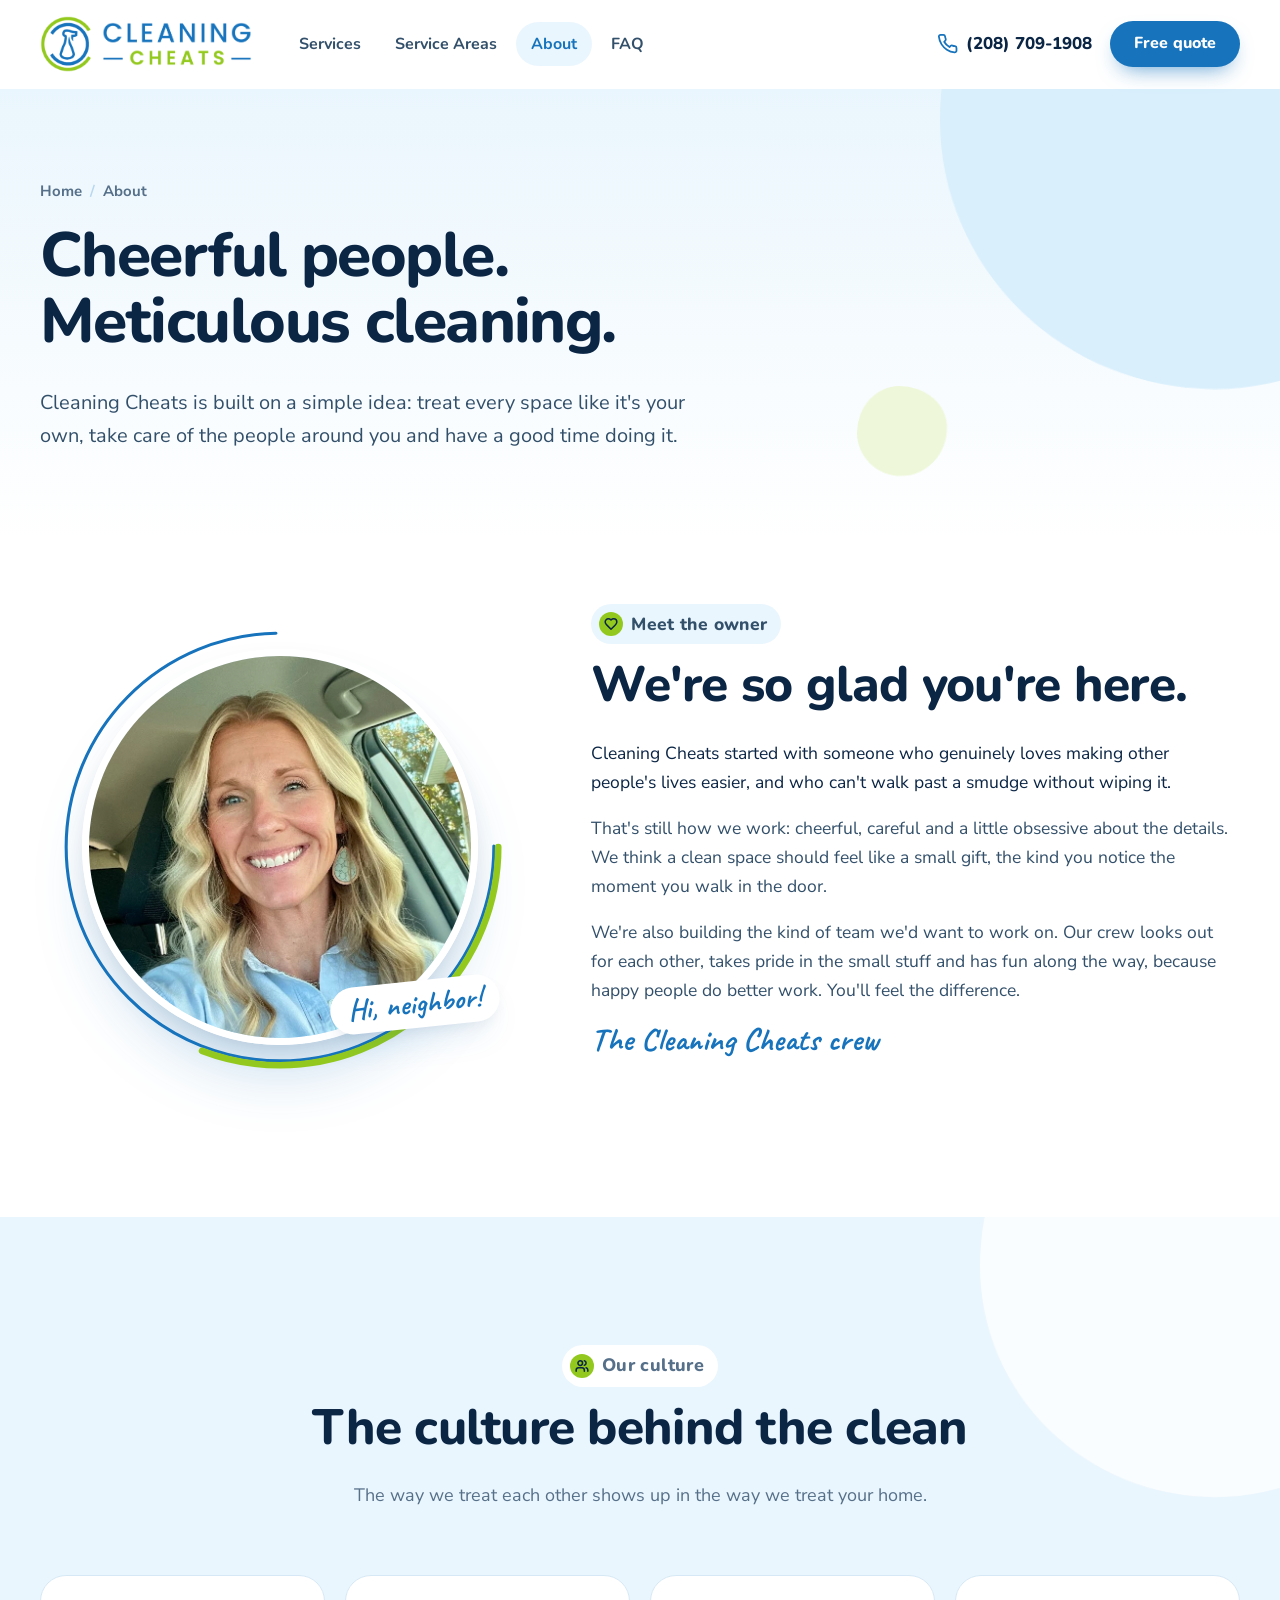
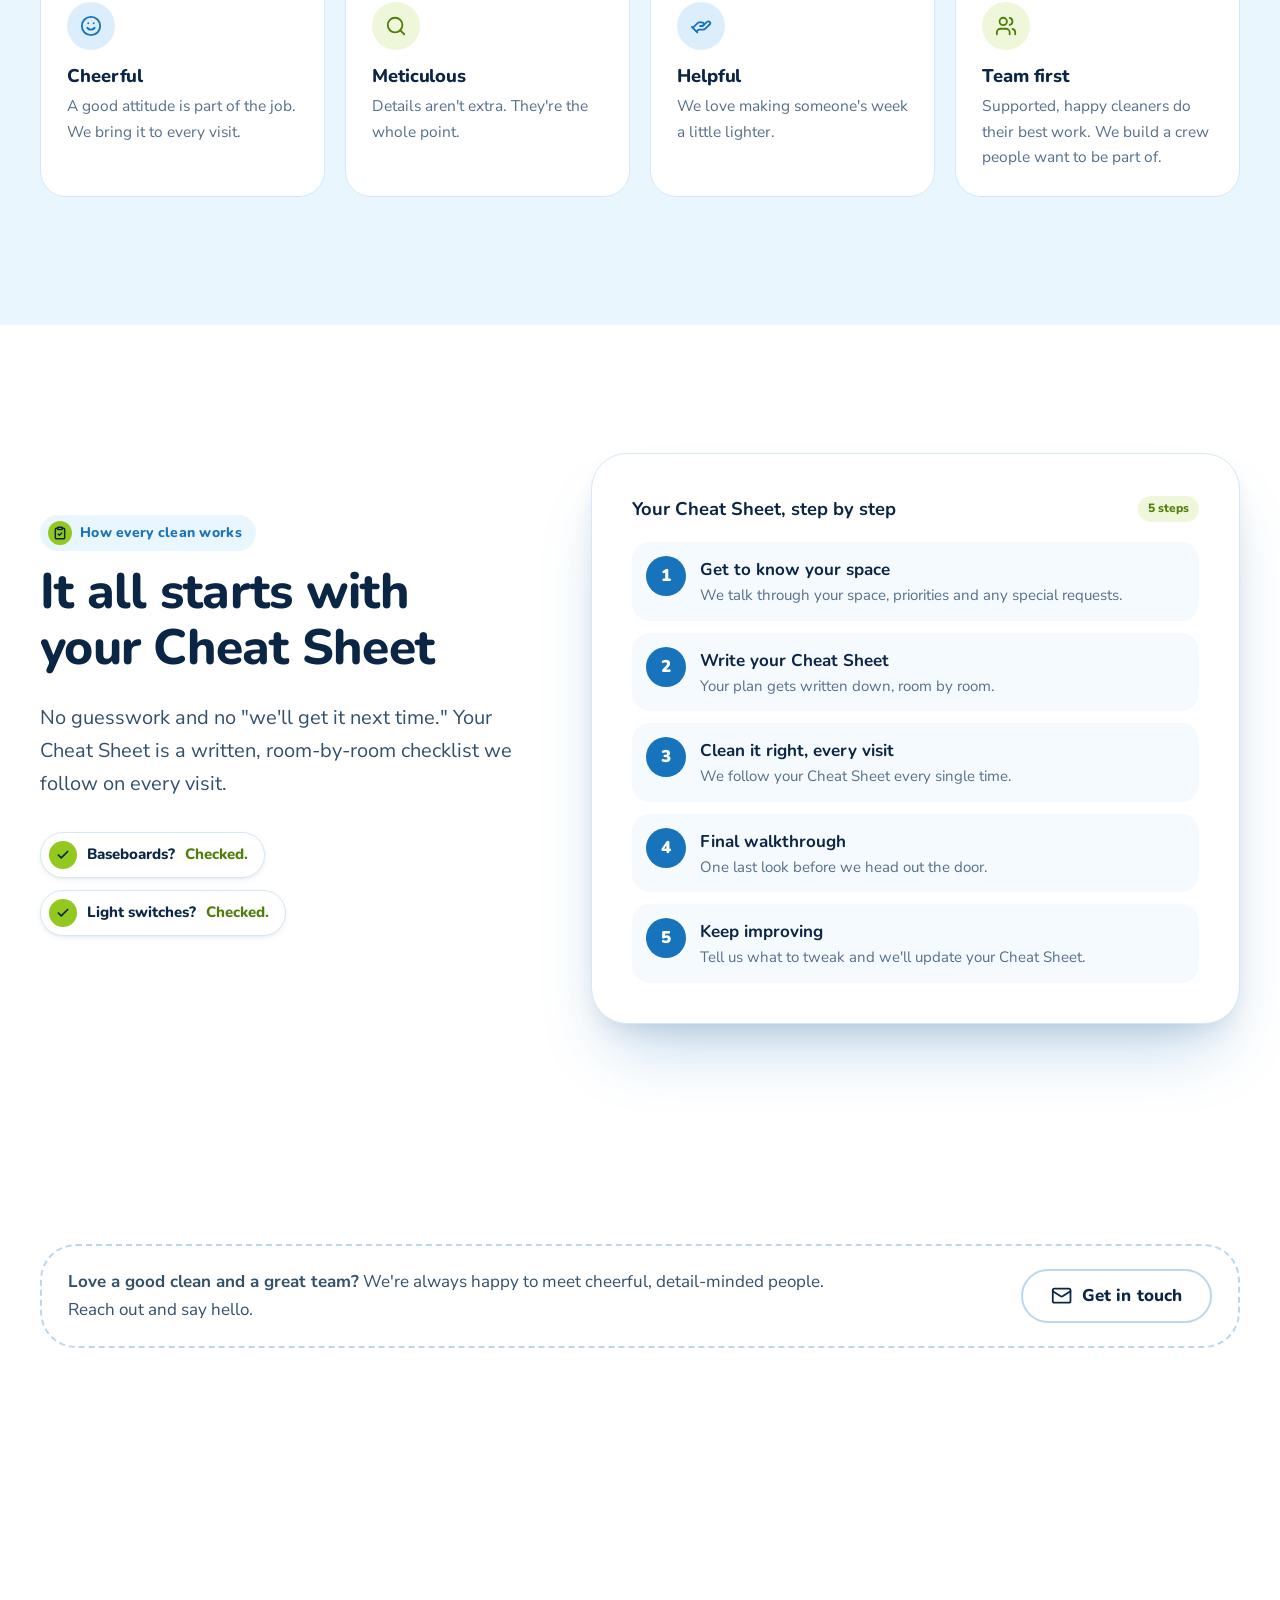
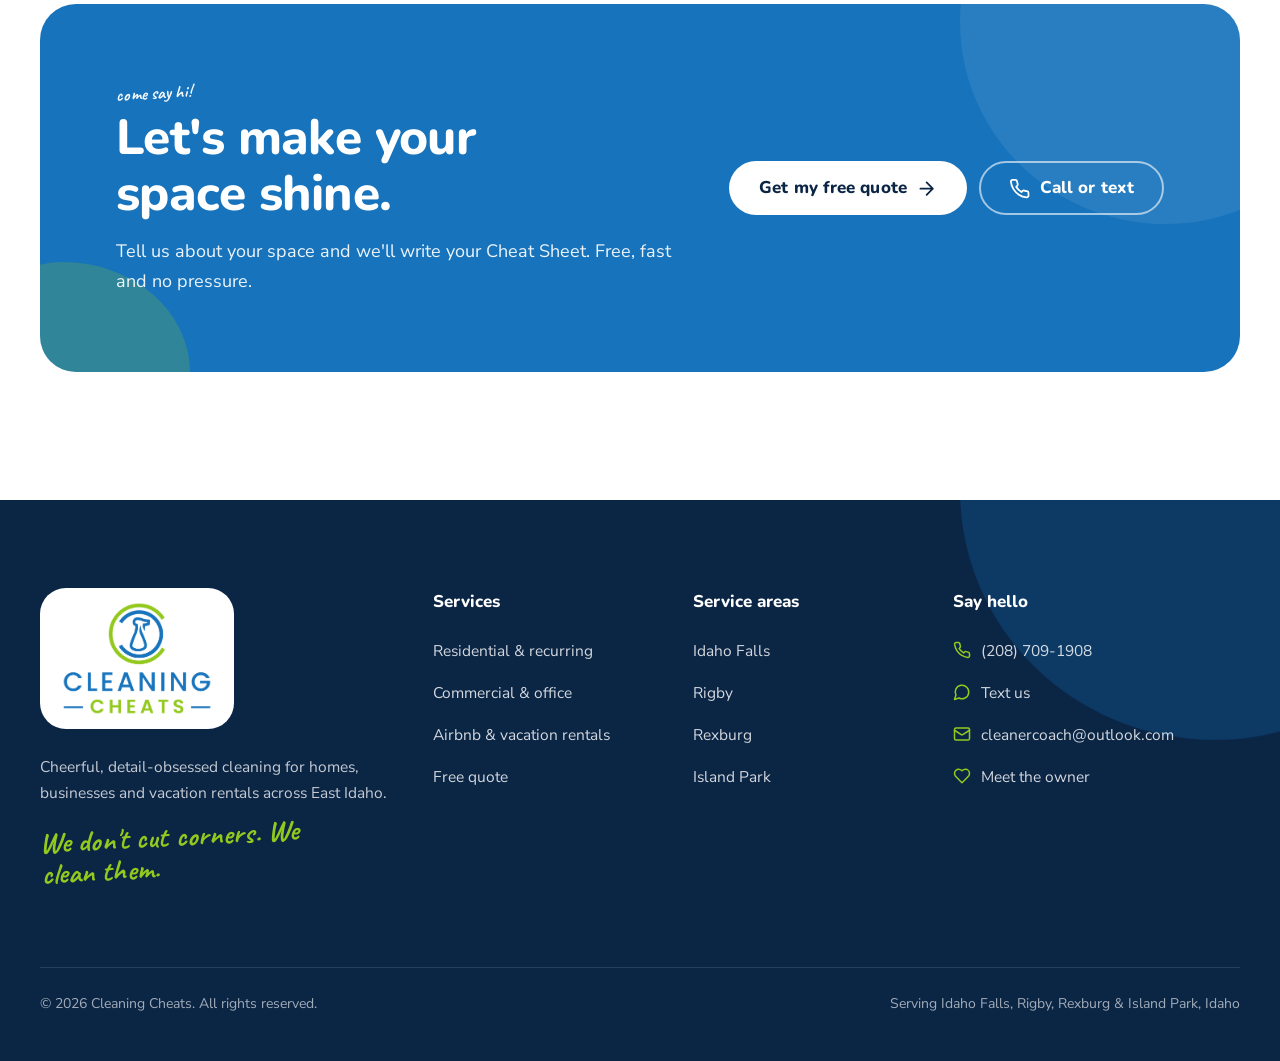
==== about.html @ 3bfc8d73 "Initial commit: Cleaning Cheats website Static five-page site (home, services, areas, about, quote) " ====
<!doctype html>
<html lang="en">
<head>
  <meta charset="utf-8">
  <meta name="viewport" content="width=device-width, initial-scale=1, viewport-fit=cover">
  <title>About Cleaning Cheats | Cheerful, Detail-Obsessed Cleaning in East Idaho</title>
  <meta name="description" content="Meet Cleaning Cheats: a cheerful, meticulous East Idaho cleaning company built on helping others and a great team culture.">
  <link rel="canonical" href="https://cleaningcheats.com/about.html">
  <meta name="theme-color" content="#1673bc">
  <meta property="og:type" content="website">
  <meta property="og:site_name" content="Cleaning Cheats">
  <meta property="og:title" content="About Cleaning Cheats | Cheerful, Detail-Obsessed Cleaning in East Idaho">
  <meta property="og:description" content="Meet Cleaning Cheats: a cheerful, meticulous East Idaho cleaning company built on helping others and a great team culture.">
  <meta property="og:url" content="https://cleaningcheats.com/about.html">
  <meta property="og:image" content="https://cleaningcheats.com/assets/img/logo-original.jpg">
  <link rel="icon" href="assets/img/logo-mark.png" type="image/png">
  <link rel="apple-touch-icon" href="assets/img/logo-mark.png">
  <link rel="preconnect" href="https://fonts.googleapis.com">
  <link rel="preconnect" href="https://fonts.gstatic.com" crossorigin>
  <link rel="stylesheet" href="https://fonts.googleapis.com/css2?family=Caveat:wght@700&amp;family=Nunito+Sans:opsz,wght@6..12,400;6..12,600;6..12,700&amp;family=Nunito:wght@700;800;900&amp;display=swap">
  <link rel="stylesheet" href="assets/css/styles.css">
  <script>document.documentElement.classList.add('js');</script>
  <script src="assets/js/main.js" defer></script>
</head>
<body>
  <svg class="sprite" aria-hidden="true" focusable="false" xmlns="http://www.w3.org/2000/svg">
    <symbol id="i-home" viewBox="0 0 24 24"><path d="m3 9 9-7 9 7v11a2 2 0 0 1-2 2H5a2 2 0 0 1-2-2z"/><path d="M9 22V12h6v10"/></symbol>
    <symbol id="i-building" viewBox="0 0 24 24"><path d="M6 22V4a2 2 0 0 1 2-2h8a2 2 0 0 1 2 2v18Z"/><path d="M6 12H4a2 2 0 0 0-2 2v6a2 2 0 0 0 2 2h2"/><path d="M18 9h2a2 2 0 0 1 2 2v9a2 2 0 0 1-2 2h-2"/><path d="M10 6h4M10 10h4M10 14h4M10 18h4"/></symbol>
    <symbol id="i-key" viewBox="0 0 24 24"><circle cx="7.5" cy="15.5" r="5.5"/><path d="m21 2-9.6 9.6"/><path d="m15.5 7.5 3 3L22 7l-3-3"/></symbol>
    <symbol id="i-phone" viewBox="0 0 24 24"><path d="M22 16.92v3a2 2 0 0 1-2.18 2 19.79 19.79 0 0 1-8.63-3.07 19.5 19.5 0 0 1-6-6 19.79 19.79 0 0 1-3.07-8.67A2 2 0 0 1 4.11 2h3a2 2 0 0 1 2 1.72 12.84 12.84 0 0 0 .7 2.81 2 2 0 0 1-.45 2.11L8.09 9.91a16 16 0 0 0 6 6l1.27-1.27a2 2 0 0 1 2.11-.45 12.84 12.84 0 0 0 2.81.7A2 2 0 0 1 22 16.92z"/></symbol>
    <symbol id="i-mail" viewBox="0 0 24 24"><rect width="20" height="16" x="2" y="4" rx="2"/><path d="m22 7-8.97 5.7a1.94 1.94 0 0 1-2.06 0L2 7"/></symbol>
    <symbol id="i-pin" viewBox="0 0 24 24"><path d="M20 10c0 6-8 12-8 12s-8-6-8-12a8 8 0 0 1 16 0Z"/><circle cx="12" cy="10" r="3"/></symbol>
    <symbol id="i-check" viewBox="0 0 24 24"><path d="M20 6 9 17l-5-5"/></symbol>
    <symbol id="i-sparkles" viewBox="0 0 24 24"><path d="m12 3-1.9 5.8a2 2 0 0 1-1.3 1.3L3 12l5.8 1.9a2 2 0 0 1 1.3 1.3L12 21l1.9-5.8a2 2 0 0 1 1.3-1.3L21 12l-5.8-1.9a2 2 0 0 1-1.3-1.3Z"/><path d="M5 3v4M19 17v4M3 5h4M17 19h4"/></symbol>
    <symbol id="i-calendar" viewBox="0 0 24 24"><rect width="18" height="18" x="3" y="4" rx="2"/><path d="M16 2v4M8 2v4M3 10h18"/></symbol>
    <symbol id="i-clipboard" viewBox="0 0 24 24"><rect width="8" height="4" x="8" y="2" rx="1"/><path d="M16 4h2a2 2 0 0 1 2 2v14a2 2 0 0 1-2 2H6a2 2 0 0 1-2-2V6a2 2 0 0 1 2-2h2"/><path d="m9 14 2 2 4-4"/></symbol>
    <symbol id="i-users" viewBox="0 0 24 24"><path d="M16 21v-2a4 4 0 0 0-4-4H6a4 4 0 0 0-4 4v2"/><circle cx="9" cy="7" r="4"/><path d="M22 21v-2a4 4 0 0 0-3-3.87M16 3.13a4 4 0 0 1 0 7.75"/></symbol>
    <symbol id="i-message" viewBox="0 0 24 24"><path d="M7.9 20A9 9 0 1 0 4 16.1L2 22Z"/></symbol>
    <symbol id="i-arrow-right" viewBox="0 0 24 24"><path d="M5 12h14M12 5l7 7-7 7"/></symbol>
    <symbol id="i-arrow-left" viewBox="0 0 24 24"><path d="M19 12H5M12 19l-7-7 7-7"/></symbol>
    <symbol id="i-menu" viewBox="0 0 24 24"><path d="M4 7h16M4 12h16M4 17h16"/></symbol>
    <symbol id="i-close" viewBox="0 0 24 24"><path d="M18 6 6 18M6 6l12 12"/></symbol>
    <symbol id="i-clock" viewBox="0 0 24 24"><circle cx="12" cy="12" r="10"/><path d="M12 6v6l4 2"/></symbol>
    <symbol id="i-repeat" viewBox="0 0 24 24"><path d="m17 2 4 4-4 4"/><path d="M3 11v-1a4 4 0 0 1 4-4h14"/><path d="m7 22-4-4 4-4"/><path d="M21 13v1a4 4 0 0 1-4 4H3"/></symbol>
    <symbol id="i-bed" viewBox="0 0 24 24"><path d="M2 4v16M2 8h18a2 2 0 0 1 2 2v10M2 17h20M6 8v9"/></symbol>
    <symbol id="i-droplet" viewBox="0 0 24 24"><path d="M12 22a7 7 0 0 0 7-7c0-2-1-3.9-3-5.5s-3.5-4-4-6.5c-.5 2.5-2 4.9-4 6.5C6 11.1 5 13 5 15a7 7 0 0 0 7 7z"/></symbol>
    <symbol id="i-utensils" viewBox="0 0 24 24"><path d="M3 2v7c0 1.1.9 2 2 2h4a2 2 0 0 0 2-2V2M7 2v20M21 15V2a5 5 0 0 0-5 5v6c0 1.1.9 2 2 2h3Zm0 0v7"/></symbol>
    <symbol id="i-sofa" viewBox="0 0 24 24"><path d="M20 9V6a2 2 0 0 0-2-2H6a2 2 0 0 0-2 2v3"/><path d="M2 16a2 2 0 0 0 2 2h16a2 2 0 0 0 2-2v-5a2 2 0 0 0-4 0v1.5a.5.5 0 0 1-.5.5h-11a.5.5 0 0 1-.5-.5V11a2 2 0 0 0-4 0zM4 18v2M20 18v2"/></symbol>
    <symbol id="i-plus" viewBox="0 0 24 24"><path d="M12 5v14M5 12h14"/></symbol>
    <symbol id="i-alert" viewBox="0 0 24 24"><circle cx="12" cy="12" r="10"/><path d="M12 8v4M12 16h.01"/></symbol>
    <symbol id="i-send" viewBox="0 0 24 24"><path d="m22 2-7 20-4-9-9-4Z"/><path d="M22 2 11 13"/></symbol>
    <symbol id="i-heart" viewBox="0 0 24 24"><path d="M19 14c1.49-1.46 3-3.21 3-5.5A5.5 5.5 0 0 0 16.5 3c-1.76 0-3 .5-4.5 2-1.5-1.5-2.74-2-4.5-2A5.5 5.5 0 0 0 2 8.5c0 2.3 1.5 4.05 3 5.5l7 7Z"/></symbol>
    <symbol id="i-star" viewBox="0 0 24 24"><path d="M12 2l3.09 6.26L22 9.27l-5 4.87 1.18 6.88L12 17.77l-6.18 3.25L7 14.14 2 9.27l6.91-1.01L12 2z"/></symbol>
    <symbol id="i-smile" viewBox="0 0 24 24"><circle cx="12" cy="12" r="10"/><path d="M8 14s1.5 2 4 2 4-2 4-2M9 9h.01M15 9h.01"/></symbol>
    <symbol id="i-search" viewBox="0 0 24 24"><circle cx="11" cy="11" r="8"/><path d="m21 21-4.3-4.3"/></symbol>
    <symbol id="i-hand" viewBox="0 0 24 24"><path d="M11 12h2a2 2 0 1 0 0-4h-3c-.6 0-1.1.2-1.4.6L3 14"/><path d="m7 18 1.6-1.4c.3-.4.8-.6 1.4-.6h4c1.1 0 2.1-.4 2.8-1.2l4.6-4.4a2 2 0 0 0-2.75-2.91l-4.2 3.9"/><path d="m2 13 6 6"/></symbol>
  </svg>

  <a class="skip-link" href="#main">Skip to main content</a>

  <header class="site-header" data-header>
    <div class="container header-inner">
      <a class="brand" href="index.html" aria-label="Cleaning Cheats home">
        <img class="brand-mark" src="assets/img/logo-mark.png" width="292" height="311" alt="">
        <img class="brand-word" src="assets/img/logo-wordmark.png" width="739" height="215" alt="Cleaning Cheats">
      </a>
      <nav class="nav" aria-label="Primary">
        <ul class="nav-list">
          <li><a href="services.html">Services</a></li>
          <li><a href="areas.html">Service Areas</a></li>
          <li><a href="about.html" aria-current="page">About</a></li>
          <li><a href="index.html#faq">FAQ</a></li>
        </ul>
      </nav>
      <div class="header-actions">
        <a class="header-phone" href="tel:+12087091908"><svg class="icon" aria-hidden="true"><use href="#i-phone"/></svg><span>(208) 709-1908</span></a>
        <a class="btn btn-primary btn-sm" href="quote.html">Free quote</a>
        <button class="nav-toggle" type="button" aria-expanded="false" aria-controls="mobile-menu" aria-label="Open menu" data-nav-toggle>
          <svg class="icon icon-menu" aria-hidden="true"><use href="#i-menu"/></svg>
          <svg class="icon icon-close" aria-hidden="true"><use href="#i-close"/></svg>
        </button>
      </div>
    </div>
  </header>

  <div class="mobile-menu" id="mobile-menu" hidden>
    <nav aria-label="Mobile">
      <ul class="mobile-menu-list">
        <li style="--i:0"><a href="index.html">Home <svg class="icon" aria-hidden="true"><use href="#i-arrow-right"/></svg></a></li>
        <li style="--i:1"><a href="services.html">Services <svg class="icon" aria-hidden="true"><use href="#i-arrow-right"/></svg></a></li>
        <li style="--i:2"><a href="areas.html">Service Areas <svg class="icon" aria-hidden="true"><use href="#i-arrow-right"/></svg></a></li>
        <li style="--i:3"><a href="about.html" aria-current="page">About <svg class="icon" aria-hidden="true"><use href="#i-arrow-right"/></svg></a></li>
        <li style="--i:4"><a href="index.html#faq">FAQ <svg class="icon" aria-hidden="true"><use href="#i-arrow-right"/></svg></a></li>
      </ul>
    </nav>
    <div class="mobile-menu-actions">
      <a class="btn btn-primary btn-block" href="quote.html">Get my free quote <svg class="icon icon-arrow" aria-hidden="true"><use href="#i-arrow-right"/></svg></a>
      <a class="btn btn-ghost btn-block" href="tel:+12087091908"><svg class="icon" aria-hidden="true"><use href="#i-phone"/></svg> Call or text (208) 709-1908</a>
    </div>
    <p class="mobile-menu-meta">Serving Idaho Falls, Rigby, Rexburg &amp; Island Park<br><a href="mailto:cleanercoach@outlook.com">cleanercoach@outlook.com</a></p>
    <p class="hand">We don't cut corners. We clean them.</p>
  </div>

  <main id="main">

    <section class="page-hero" aria-labelledby="page-title">
      <span class="blob blob--sky b1" aria-hidden="true"></span>
      <span class="blob blob--lime b2" aria-hidden="true"></span>
      <div class="container">
        <nav class="breadcrumb reveal" aria-label="Breadcrumb"><ol><li><a href="index.html">Home</a></li><li aria-current="page">About</li></ol></nav>
        <h1 id="page-title" class="reveal" style="--d:1">Cheerful people. Meticulous cleaning.</h1>
        <p class="lead reveal" style="--d:2">Cleaning Cheats is built on a simple idea: treat every space like it's your own, take care of the people around you and have a good time doing it.</p>
        
        
      </div>
    </section>

    <section class="section section--tight-top" aria-labelledby="owner-title">
      <div class="container owner">
        <div class="owner-photo reveal reveal--scale">
          <div class="art-stage">
            <!-- EDIT: add the owner's name to this alt text, e.g. "Jane Smith, owner of Cleaning Cheats" -->
            <div class="detail-circle"><img src="assets/img/owner.webp" width="781" height="1007" alt="The owner of Cleaning Cheats, smiling" loading="lazy"></div>
            <svg class="art-rings" viewBox="0 0 100 100" aria-hidden="true"><circle class="ring-blue" cx="50" cy="50" r="48.6" fill="none" stroke="#1673bc" stroke-width=".7" stroke-linecap="round" stroke-dasharray="228 77"/><circle class="ring-lime" cx="50" cy="50" r="49.6" fill="none" stroke="#93c91e" stroke-width="1.5" stroke-linecap="round" stroke-dasharray="96 216"/></svg>
          </div>
          <p class="hand">Hi, neighbor!</p>
        </div>
        <!-- EDIT: Make this story yours: the owner's name, how Cleaning Cheats started, and why you love this work. -->
        <div class="prose reveal" style="--d:1">
          <p class="kicker"><span class="kicker-dot"><svg class="icon" aria-hidden="true"><use href="#i-heart"/></svg></span> Meet the owner</p>
          <h2 id="owner-title">We're so glad you're here.</h2>
          <p class="lead">Cleaning Cheats started with someone who genuinely loves making other people's lives easier, and who can't walk past a smudge without wiping it.</p>
          <p>That's still how we work: cheerful, careful and a little obsessive about the details. We think a clean space should feel like a small gift, the kind you notice the moment you walk in the door.</p>
          <p>We're also building the kind of team we'd want to work on. Our crew looks out for each other, takes pride in the small stuff and has fun along the way, because happy people do better work. You'll feel the difference.</p>
          <p class="signature">The Cleaning Cheats crew</p>
        </div>
      </div>
    </section>

    <section class="section section--sky" aria-labelledby="values-title">
      <span class="blob blob--white" style="width:480px;height:480px;right:-180px;top:-200px;--t:16s" aria-hidden="true"></span>
      <div class="container">
        <div class="section-head reveal">
          <p class="kicker"><span class="kicker-dot"><svg class="icon" aria-hidden="true"><use href="#i-users"/></svg></span> Our culture</p>
          <h2 id="values-title">The culture behind the clean</h2>
          <p>The way we treat each other shows up in the way we treat your home.</p>
        </div>
        <div class="values">
          <div class="feature reveal" style="--d:0"><span class="fc-icon"><svg class="icon" aria-hidden="true"><use href="#i-smile"/></svg></span><h3>Cheerful</h3><p>A good attitude is part of the job. We bring it to every visit.</p></div>
          <div class="feature reveal" style="--d:1"><span class="fc-icon"><svg class="icon" aria-hidden="true"><use href="#i-search"/></svg></span><h3>Meticulous</h3><p>Details aren't extra. They're the whole point.</p></div>
          <div class="feature reveal" style="--d:2"><span class="fc-icon"><svg class="icon" aria-hidden="true"><use href="#i-hand"/></svg></span><h3>Helpful</h3><p>We love making someone's week a little lighter.</p></div>
          <div class="feature reveal" style="--d:3"><span class="fc-icon"><svg class="icon" aria-hidden="true"><use href="#i-users"/></svg></span><h3>Team first</h3><p>Supported, happy cleaners do their best work. We build a crew people want to be part of.</p></div>
        </div>
      </div>
    </section>

    <section class="section" aria-labelledby="how-title">
      <div class="container owner">
        <div class="reveal">
          <p class="kicker"><span class="kicker-dot"><svg class="icon" aria-hidden="true"><use href="#i-clipboard"/></svg></span> How every clean works</p>
          <h2 id="how-title">It all starts with your Cheat Sheet</h2>
          <p class="lead">No guesswork and no "we'll get it next time." Your Cheat Sheet is a written, room-by-room checklist we follow on every visit.</p>
          <div class="hero-ctas"><span class="checked-chip"><span class="check"><svg class="icon" aria-hidden="true"><use href="#i-check"/></svg></span> Baseboards? <em>Checked.</em></span><span class="checked-chip"><span class="check"><svg class="icon" aria-hidden="true"><use href="#i-check"/></svg></span> Light switches? <em>Checked.</em></span></div>
        </div>
        <div class="sheet reveal reveal--scale" style="--d:1">
          <div class="sheet-head"><strong>Your Cheat Sheet, step by step</strong><span class="fc-badge">5 steps</span></div>
          <ol>
            <li><div><strong>Get to know your space</strong><span>We talk through your space, priorities and any special requests.</span></div></li>
            <li><div><strong>Write your Cheat Sheet</strong><span>Your plan gets written down, room by room.</span></div></li>
            <li><div><strong>Clean it right, every visit</strong><span>We follow your Cheat Sheet every single time.</span></div></li>
            <li><div><strong>Final walkthrough</strong><span>One last look before we head out the door.</span></div></li>
            <li><div><strong>Keep improving</strong><span>Tell us what to tweak and we'll update your Cheat Sheet.</span></div></li>
          </ol>
        </div>
      </div>
    </section>

    <section class="section section--tight-top" aria-labelledby="join-title">
      <div class="container">
        <!-- EDIT: Remove this box if you're not hiring. -->
        <div class="nearby reveal">
          <p><strong id="join-title">Love a good clean and a great team?</strong> We're always happy to meet cheerful, detail-minded people. Reach out and say hello.</p>
          <a class="btn btn-ghost" href="mailto:cleanercoach@outlook.com?subject=Joining%20the%20Cleaning%20Cheats%20crew"><svg class="icon" aria-hidden="true"><use href="#i-mail"/></svg> Get in touch</a>
        </div>
      </div>
    </section>

    <section class="section" aria-labelledby="cta-title">
      <div class="container">
        <div class="cta-band reveal reveal--scale">
          <span class="blob c1" aria-hidden="true"></span>
          <span class="blob c2" aria-hidden="true"></span>
          <div>
            <p class="hand">come say hi!</p>
            <h2 id="cta-title">Let's make your space shine.</h2>
            <p>Tell us about your space and we'll write your Cheat Sheet. Free, fast and no pressure.</p>
          </div>
          <div class="cta-band-actions">
            <a class="btn btn-light" href="quote.html">Get my free quote <svg class="icon icon-arrow" aria-hidden="true"><use href="#i-arrow-right"/></svg></a>
            <a class="btn btn-outline-light" href="tel:+12087091908"><svg class="icon" aria-hidden="true"><use href="#i-phone"/></svg> Call or text</a>
          </div>
        </div>
      </div>
    </section>
  </main>

  <footer class="site-footer">
    <div class="blob" aria-hidden="true"></div>
    <div class="container">
      <div class="footer-grid">
        <div>
          <a class="footer-logo" href="index.html" aria-label="Cleaning Cheats home"><img src="assets/img/logo.png" width="743" height="558" alt="Cleaning Cheats" loading="lazy"></a>
          <p class="footer-blurb">Cheerful, detail-obsessed cleaning for homes, businesses and vacation rentals across East Idaho.</p>
          <p class="hand footer-hand">We don't cut corners. We clean them.</p>
        </div>
        <div>
          <p class="footer-title">Services</p>
          <ul class="footer-links">
            <li><a href="services.html#residential">Residential &amp; recurring</a></li>
            <li><a href="services.html#commercial">Commercial &amp; office</a></li>
            <li><a href="services.html#rentals">Airbnb &amp; vacation rentals</a></li>
            <li><a href="quote.html">Free quote</a></li>
          </ul>
        </div>
        <div>
          <p class="footer-title">Service areas</p>
          <ul class="footer-links">
            <li><a href="areas.html#idaho-falls">Idaho Falls</a></li>
            <li><a href="areas.html#rigby">Rigby</a></li>
            <li><a href="areas.html#rexburg">Rexburg</a></li>
            <li><a href="areas.html#island-park">Island Park</a></li>
          </ul>
        </div>
        <div>
          <p class="footer-title">Say hello</p>
          <ul class="footer-links">
            <li><a href="tel:+12087091908"><svg class="icon" aria-hidden="true"><use href="#i-phone"/></svg> (208) 709-1908</a></li>
            <li><a href="sms:+12087091908"><svg class="icon" aria-hidden="true"><use href="#i-message"/></svg> Text us</a></li>
            <li><a href="mailto:cleanercoach@outlook.com"><svg class="icon" aria-hidden="true"><use href="#i-mail"/></svg> cleanercoach@outlook.com</a></li>
            <li><a href="about.html"><svg class="icon" aria-hidden="true"><use href="#i-heart"/></svg> Meet the owner</a></li>
          </ul>
        </div>
      </div>
      <div class="footer-bottom">
        <p>© <span data-year>2026</span> Cleaning Cheats. All rights reserved.</p>
        <p>Serving Idaho Falls, Rigby, Rexburg &amp; Island Park, Idaho</p>
      </div>
    </div>
  </footer>

  <div class="mobile-cta" data-mobile-cta>
    <a class="btn btn-ghost" href="tel:+12087091908"><svg class="icon" aria-hidden="true"><use href="#i-phone"/></svg> Call</a>
    <a class="btn btn-primary" href="quote.html">Free quote <svg class="icon icon-arrow" aria-hidden="true"><use href="#i-arrow-right"/></svg></a>
  </div>
</body>
</html>
---- assets/css/styles.css ----
/* ==========================================================================
   Cleaning Cheats — site styles
   Logo blue + lime · sky backgrounds · rounded, friendly, detail-obsessed
   Mobile-first · motion uses transform/opacity only
   ========================================================================== */

/* ---------- Tokens ---------- */
:root {
  color-scheme: light;

  /* Brand (sampled from the logo) */
  --c-blue: #1673bc;          /* logo blue — primary CTA, 4.97:1 with white */
  --c-blue-hover: #115e9c;
  --c-blue-soft: #dceefb;
  --c-lime: #93c91e;          /* logo lime — accents only, never text on white */
  --c-lime-soft: #eef7d9;
  --c-lime-deep: #4f7f0a;     /* lime family for text/icons on light bg (4.8:1) */

  /* Environment */
  --c-sky: #bfe3f8;
  --c-sky-2: #d9effc;
  --c-sky-3: #eaf6fd;
  --c-page: #f5fafe;
  --c-white: #ffffff;

  /* Text */
  --c-ink: #0b2545;           /* deep navy */
  --c-ink-2: #33506b;
  --c-muted: #56708a;
  --c-line: #d6e8f5;
  --c-line-strong: #b9d7ee;

  --c-danger: #b42318;
  --c-danger-soft: #fdecea;
  --c-star: #f2b33d;

  --font-head: "Nunito", ui-rounded, "Segoe UI", system-ui, sans-serif;
  --font-body: "Nunito Sans", system-ui, -apple-system, "Segoe UI", Roboto, sans-serif;
  --font-hand: "Caveat", "Segoe Print", "Bradley Hand", cursive;

  --radius-sm: 12px;
  --radius: 18px;
  --radius-lg: 26px;
  --radius-xl: 36px;

  --shadow-sm: 0 1px 2px rgba(11, 37, 69, .05), 0 2px 6px rgba(11, 37, 69, .05);
  --shadow: 0 6px 16px -6px rgba(11, 37, 69, .10), 0 18px 36px -14px rgba(22, 115, 188, .20);
  --shadow-lg: 0 12px 28px -10px rgba(11, 37, 69, .14), 0 40px 70px -24px rgba(22, 115, 188, .32);

  --ease-out: cubic-bezier(.22, 1, .36, 1);
  --ease-spring: cubic-bezier(.34, 1.56, .64, 1);
  --dur-fast: 160ms;
  --dur: 260ms;
  --dur-slow: 700ms;

  --header-h: 76px;
  --gutter: clamp(16px, 4vw, 32px);
  --section-y: clamp(72px, 10vw, 128px);

  --z-cta: 80;
  --z-menu: 90;
  --z-header: 100;
}
@media (min-width: 960px) { :root { --header-h: 88px; } }

/* ---------- Base ---------- */
*, *::before, *::after { box-sizing: border-box; }

html {
  -webkit-text-size-adjust: 100%;
  scroll-behavior: smooth;
  scroll-padding-top: calc(var(--header-h) + 16px);
}

body {
  margin: 0;
  font-family: var(--font-body);
  font-size: 1.0625rem;
  line-height: 1.65;
  color: var(--c-ink-2);
  background: var(--c-white);
  -webkit-font-smoothing: antialiased;
  -moz-osx-font-smoothing: grayscale;
}
body.menu-open { overflow: hidden; }
[hidden] { display: none !important; }

h1, h2, h3, h4 {
  margin: 0 0 .5em;
  font-family: var(--font-head);
  color: var(--c-ink);
  font-weight: 800;
  line-height: 1.12;
  letter-spacing: -.015em;
  text-wrap: balance;
}
h1 { font-size: clamp(2.5rem, 1.5rem + 4.3vw, 4.5rem); letter-spacing: -.025em; line-height: 1.05; }
h2 { font-size: clamp(1.95rem, 1.3rem + 2.5vw, 3.1rem); }
h3 { font-size: 1.3rem; letter-spacing: -.005em; }

p { margin: 0 0 1em; text-wrap: pretty; }
ul, ol { margin: 0; padding: 0; list-style: none; }
img, svg { display: block; max-width: 100%; }
img { height: auto; }

a { color: var(--c-blue); text-decoration-thickness: 1.5px; text-underline-offset: 3px; }
a:hover { color: var(--c-blue-hover); }

button, input, select, textarea { font: inherit; color: inherit; }
button { cursor: pointer; }
a, button, summary, label, [role="tab"] { -webkit-tap-highlight-color: transparent; touch-action: manipulation; }

:focus-visible { outline: 3px solid var(--c-blue); outline-offset: 3px; border-radius: 8px; }
::selection { background: var(--c-lime-soft); color: var(--c-ink); }

.sprite { position: absolute; width: 0; height: 0; overflow: hidden; }
.icon {
  width: 1.25em; height: 1.25em; flex-shrink: 0;
  fill: none; stroke: currentColor; stroke-width: 2; stroke-linecap: round; stroke-linejoin: round;
}
.sr-only {
  position: absolute !important; width: 1px; height: 1px; padding: 0; margin: -1px;
  overflow: hidden; clip: rect(0 0 0 0); white-space: nowrap; border: 0;
}
.container { width: min(100% - 2 * var(--gutter), 1200px); margin-inline: auto; }

.skip-link {
  position: absolute; left: 16px; top: -100px; z-index: 1000;
  padding: 12px 18px; border-radius: 999px;
  background: var(--c-ink); color: #fff; font-weight: 700; text-decoration: none;
  transition: top var(--dur) var(--ease-out);
}
.skip-link:focus { top: 12px; color: #fff; }

/* Handwritten accent */
.hand {
  font-family: var(--font-hand);
  font-weight: 700;
  color: var(--c-blue);
  font-size: clamp(1.45rem, 1.2rem + .8vw, 1.9rem);
  line-height: 1.05;
  letter-spacing: .005em;
}

/* Lime highlighter swipe */
.swipe {
  background-image: linear-gradient(transparent 58%, rgba(147, 201, 30, .55) 58%, rgba(147, 201, 30, .55) 90%, transparent 90%);
  background-repeat: no-repeat;
  background-size: 100% 100%;
  padding: 0 .06em;
  margin: 0 -.06em;
}
.js .swipe { background-size: 0% 100%; }
.js .is-visible .swipe { animation: swipe .9s var(--ease-out) .6s forwards; }

/* ---------- Organic circles ---------- */
.blob {
  position: absolute;
  border-radius: 47% 53% 51% 49% / 52% 46% 54% 48%;
  pointer-events: none;
  z-index: 0;
  animation: blob-breathe var(--t, 16s) ease-in-out infinite alternate;
  will-change: transform;
}
.blob--sky { background: var(--c-sky-2); }
.blob--sky-deep { background: var(--c-sky); }
.blob--white { background: rgba(255, 255, 255, .75); }
.blob--lime { background: var(--c-lime-soft); }
.blob--ring { background: none; border: 2px solid var(--c-sky); }

/* ---------- Buttons ---------- */
.btn {
  --btn-bg: var(--c-blue);
  --btn-fg: #fff;
  --btn-border: transparent;
  display: inline-flex; align-items: center; justify-content: center; gap: .55em;
  min-height: 54px; padding: 0 28px;
  border: 2px solid var(--btn-border); border-radius: 999px;
  background: var(--btn-bg); color: var(--btn-fg);
  font-family: var(--font-head); font-weight: 800; font-size: 1.0625rem; line-height: 1.2; letter-spacing: .005em;
  text-decoration: none; white-space: nowrap;
  transition: background-color var(--dur) var(--ease-out), border-color var(--dur) var(--ease-out), color var(--dur) var(--ease-out), box-shadow var(--dur) var(--ease-out), transform var(--dur-fast) var(--ease-out);
}
.btn:hover { color: var(--btn-fg); }
.btn:active { transform: scale(.97); }
.btn .icon { transition: transform var(--dur) var(--ease-out); }
.btn:hover .icon-arrow { transform: translateX(4px); }

.btn-primary { box-shadow: 0 10px 22px -10px rgba(22, 115, 188, .75); }
.btn-primary:hover { --btn-bg: var(--c-blue-hover); box-shadow: 0 14px 28px -12px rgba(22, 115, 188, .85); }
.btn-ghost { --btn-bg: #fff; --btn-fg: var(--c-ink); --btn-border: var(--c-line-strong); }
.btn-ghost:hover { --btn-border: var(--c-blue); --btn-fg: var(--c-blue); }
.btn-light { --btn-bg: #fff; --btn-fg: var(--c-ink); }
.btn-light:hover { --btn-bg: var(--c-lime-soft); }
.btn-outline-light { --btn-bg: transparent; --btn-fg: #fff; --btn-border: rgba(255, 255, 255, .6); }
.btn-outline-light:hover { --btn-bg: rgba(255, 255, 255, .12); --btn-border: #fff; }
.btn-sm { min-height: 46px; padding: 0 22px; font-size: 1rem; }
.btn-block { width: 100%; }
.btn[disabled] { opacity: .5; cursor: not-allowed; box-shadow: none; }
.btn.is-loading { position: relative; color: transparent; pointer-events: none; }
.btn.is-loading::after {
  content: ""; position: absolute; width: 22px; height: 22px;
  border: 2.5px solid rgba(255, 255, 255, .45); border-top-color: #fff; border-radius: 50%;
  animation: spin .7s linear infinite;
}

.text-link {
  display: inline-flex; align-items: center; gap: .4em; min-height: 44px;
  font-family: var(--font-head); font-weight: 800; text-decoration: none;
}
.text-link .icon { transition: transform var(--dur) var(--ease-out); }
.text-link:hover .icon { transform: translateX(4px); }

/* ---------- Header ---------- */
.site-header {
  position: sticky; top: 0; z-index: var(--z-header);
  background: rgba(255, 255, 255, .86);
  -webkit-backdrop-filter: saturate(180%) blur(14px);
  backdrop-filter: saturate(180%) blur(14px);
  border-bottom: 1px solid transparent;
  transition: border-color var(--dur) var(--ease-out), box-shadow var(--dur) var(--ease-out), background-color var(--dur) var(--ease-out);
}
.site-header.is-scrolled {
  background: rgba(255, 255, 255, .95);
  border-bottom-color: var(--c-line);
  box-shadow: 0 8px 24px -16px rgba(11, 37, 69, .22);
}
.header-inner { height: var(--header-h); display: flex; align-items: center; gap: 24px; }

.brand { display: inline-flex; align-items: center; gap: 10px; min-height: 44px; text-decoration: none; }
.brand-mark { width: 44px; height: auto; transition: transform var(--dur-slow) var(--ease-spring); }
.brand-word { width: 128px; height: auto; }
.brand:hover .brand-mark { transform: rotate(-10deg); }
@media (min-width: 960px) {
  .brand-mark { width: 52px; }
  .brand-word { width: 150px; }
}

.nav { display: none; }
.nav-list { display: flex; gap: 4px; }
.nav-list a {
  position: relative; display: inline-flex; align-items: center; min-height: 44px; padding: 0 15px;
  border-radius: 999px; color: var(--c-ink-2);
  font-family: var(--font-head); font-weight: 700; font-size: 1rem; text-decoration: none;
  transition: background-color var(--dur) var(--ease-out), color var(--dur) var(--ease-out);
}
.nav-list a:hover { background: var(--c-sky-3); color: var(--c-ink); }
.nav-list a[aria-current="page"] { color: var(--c-blue); background: var(--c-sky-3); }

.header-actions { margin-left: auto; display: flex; align-items: center; gap: 10px; }
.header-phone {
  display: none; align-items: center; gap: 8px; min-height: 44px; padding: 0 8px;
  color: var(--c-ink); font-family: var(--font-head); font-weight: 800; text-decoration: none;
  font-variant-numeric: tabular-nums;
}
.header-phone .icon { color: var(--c-blue); }
.header-phone:hover { color: var(--c-blue); }

.nav-toggle {
  display: inline-grid; place-items: center; width: 48px; height: 48px;
  border: 1.5px solid var(--c-line); border-radius: 999px; background: #fff; color: var(--c-ink);
  transition: border-color var(--dur) var(--ease-out);
}
.nav-toggle:hover { border-color: var(--c-blue); }
.nav-toggle .icon { width: 22px; height: 22px; grid-area: 1 / 1; transition: transform var(--dur) var(--ease-out), opacity var(--dur-fast) var(--ease-out); }
.nav-toggle .icon-close { opacity: 0; transform: rotate(-90deg) scale(.6); }
.nav-toggle[aria-expanded="true"] .icon-menu { opacity: 0; transform: rotate(90deg) scale(.6); }
.nav-toggle[aria-expanded="true"] .icon-close { opacity: 1; transform: none; }

.header-actions .btn-sm { display: none; }
@media (min-width: 600px) { .header-actions .btn-sm { display: inline-flex; } }
@media (min-width: 960px) {
  .nav { display: block; margin-left: 8px; }
  .nav-toggle { display: none; }
}
@media (min-width: 1140px) { .header-phone { display: inline-flex; } }

.mobile-menu {
  position: fixed; inset: var(--header-h) 0 0 0; z-index: var(--z-menu);
  padding: 20px var(--gutter) calc(28px + env(safe-area-inset-bottom));
  background: var(--c-page); overflow-y: auto; overscroll-behavior: contain;
  opacity: 0; transform: translateY(-10px);
  transition: opacity var(--dur) var(--ease-out), transform var(--dur) var(--ease-out);
}
.mobile-menu.is-open { opacity: 1; transform: none; }
.mobile-menu-list li {
  opacity: 0; transform: translateY(8px);
  transition: opacity var(--dur) var(--ease-out), transform var(--dur) var(--ease-out);
  transition-delay: calc(var(--i, 0) * 45ms + 60ms);
}
.mobile-menu.is-open .mobile-menu-list li { opacity: 1; transform: none; }
.mobile-menu-list a {
  display: flex; align-items: center; justify-content: space-between; min-height: 62px;
  border-bottom: 1px solid var(--c-line); color: var(--c-ink);
  font-family: var(--font-head); font-size: 1.5rem; font-weight: 800; text-decoration: none;
}
.mobile-menu-list a .icon { color: var(--c-blue); }
.mobile-menu-list a[aria-current="page"] { color: var(--c-blue); }
.mobile-menu-actions { display: grid; gap: 12px; margin-top: 28px; }
.mobile-menu-meta { margin-top: 24px; color: var(--c-muted); font-size: .9375rem; }
.mobile-menu-meta a { font-weight: 700; }
.mobile-menu .hand { margin-top: 20px; transform: rotate(-3deg); display: inline-block; }
@media (min-width: 960px) { .mobile-menu { display: none !important; } }

/* ---------- Sticky mobile CTA ---------- */
.mobile-cta {
  position: fixed; left: 0; right: 0; bottom: 0; z-index: var(--z-cta);
  display: grid; grid-template-columns: 1fr 1.4fr; gap: 10px;
  padding: 10px var(--gutter) calc(10px + env(safe-area-inset-bottom));
  background: rgba(255, 255, 255, .95);
  -webkit-backdrop-filter: blur(12px); backdrop-filter: blur(12px);
  border-top: 1px solid var(--c-line);
  box-shadow: 0 -10px 30px -18px rgba(11, 37, 69, .3);
  transition: transform var(--dur-slow) var(--ease-out);
}
.mobile-cta .btn { min-height: 50px; padding: 0 14px; }
.js .mobile-cta:not(.is-shown) { transform: translateY(110%); }
body { padding-bottom: calc(72px + env(safe-area-inset-bottom)); }
body.page-quote { padding-bottom: env(safe-area-inset-bottom); }
@media (min-width: 960px) {
  .mobile-cta { display: none; }
  body { padding-bottom: 0; }
}

/* ---------- Sections ---------- */
.section { padding-block: var(--section-y); position: relative; }
.section--tint { background: var(--c-page); }
.section--sky { background: var(--c-sky-3); overflow: hidden; }
.section--tight-top { padding-top: calc(var(--section-y) * .5); }
.section > .container { position: relative; z-index: 1; }

.section-head { max-width: 720px; margin: 0 auto clamp(40px, 6vw, 64px); text-align: center; }
.section-head p { font-size: 1.125rem; color: var(--c-muted); }

.kicker {
  display: inline-flex; align-items: center; gap: 8px; margin-bottom: 14px;
  padding: 6px 14px 6px 8px; border-radius: 999px;
  background: var(--c-sky-3); color: var(--c-blue);
  font-family: var(--font-head); font-size: .875rem; font-weight: 800; letter-spacing: .02em;
}
.kicker .kicker-dot {
  display: grid; place-items: center; width: 24px; height: 24px; border-radius: 50%;
  background: var(--c-lime); color: var(--c-ink);
}
.kicker .kicker-dot .icon { width: 14px; height: 14px; stroke-width: 2.6; }
.section--tint .kicker, .section--sky .kicker { background: #fff; }

.lead { font-size: clamp(1.125rem, 1rem + .4vw, 1.25rem); color: var(--c-ink-2); max-width: 34em; }

.grid-3 { display: grid; gap: 24px; grid-template-columns: repeat(auto-fit, minmax(min(100%, 300px), 1fr)); }

.check-list { display: grid; gap: 10px; }
.check-list li { display: grid; grid-template-columns: 24px 1fr; gap: 12px; align-items: start; }
.check {
  display: grid; place-items: center; width: 24px; height: 24px; margin-top: 2px;
  border-radius: 50%; background: var(--c-lime); color: var(--c-ink);
}
.check .icon { width: 14px; height: 14px; stroke-width: 3; }

/* "Baseboards? Checked." chip */
.checked-chip {
  display: inline-flex; align-items: center; gap: 10px;
  padding: 8px 16px 8px 8px; border-radius: 999px;
  background: #fff; border: 1.5px solid var(--c-line);
  color: var(--c-ink); font-family: var(--font-head); font-weight: 800; font-size: .9375rem;
  box-shadow: var(--shadow-sm);
}
.checked-chip .check { margin: 0; width: 28px; height: 28px; }
.checked-chip em { font-style: normal; color: var(--c-lime-deep); }

/* ---------- Reveal on scroll ---------- */
.js .reveal {
  opacity: 0; transform: translate3d(0, 28px, 0);
  transition: opacity var(--dur-slow) var(--ease-out), transform var(--dur-slow) var(--ease-out);
  transition-delay: calc(var(--d, 0) * 90ms);
}
.js .reveal.is-visible { opacity: 1; transform: none; }
.js .reveal--scale { transform: scale(.95); }
.js .reveal--scale.is-visible { transform: none; }

/* ---------- Hero ---------- */
.hero {
  position: relative; overflow: hidden;
  padding: clamp(32px, 6vw, 80px) 0 clamp(80px, 10vw, 128px);
  background: linear-gradient(180deg, var(--c-sky-3) 0%, var(--c-page) 70%, #fff 100%);
}
.hero .blob.b1 { width: 780px; height: 780px; right: -260px; top: -300px; --t: 18s; }
.hero .blob.b2 { width: 360px; height: 360px; left: -170px; bottom: -150px; --t: 14s; }
.hero .blob.b3 { width: 120px; height: 120px; left: 46%; bottom: 7%; --t: 12s; }
.hero-grid { position: relative; z-index: 1; display: grid; gap: clamp(48px, 7vw, 72px); align-items: center; }
@media (min-width: 960px) { .hero-grid { grid-template-columns: 1.05fr .95fr; } }

.eyebrow {
  display: inline-flex; align-items: center; flex-wrap: wrap; gap: 8px; margin-bottom: 22px;
  padding: 7px 16px 7px 8px; border-radius: 999px;
  background: #fff; border: 1px solid var(--c-line); box-shadow: var(--shadow-sm);
  color: var(--c-ink-2); font-family: var(--font-head); font-size: .9375rem; font-weight: 700;
}
.eyebrow-dot { display: grid; place-items: center; width: 28px; height: 28px; border-radius: 50%; background: var(--c-blue-soft); color: var(--c-blue); }
.eyebrow-dot .icon { width: 16px; height: 16px; }

.hero h1 { margin-bottom: 22px; }
.hero .lead { margin-bottom: 0; }
.hero-ctas { display: flex; flex-wrap: wrap; gap: 12px; margin: 32px 0 26px; }
@media (max-width: 479px) { .hero-ctas .btn { width: 100%; } }
.hero-trust { display: flex; flex-wrap: wrap; gap: 10px 22px; color: var(--c-ink-2); font-weight: 700; font-size: .9688rem; }
.hero-trust li { display: inline-flex; align-items: center; gap: 8px; }
.hero-trust .check { width: 22px; height: 22px; margin: 0; }
.hero-trust .check .icon { width: 12px; height: 12px; }

/* Hero artwork: big circle scene with logo-echo rings */
.hero-art { position: relative; width: min(100%, 540px); margin-inline: auto; padding: 2% 4% 12%; }
.art-stage { position: relative; aspect-ratio: 1 / 1; }
.art-stage > .art-circle, .art-stage > .detail-circle { position: absolute; inset: 5%; aspect-ratio: auto; border: 7px solid #fff; }
.art-circle {
  position: relative; aspect-ratio: 1 / 1; border-radius: 50%; overflow: hidden;
  background: linear-gradient(170deg, #e9f6fe 0%, #cfeafb 55%, #b3dcf5 100%);
  box-shadow: var(--shadow-lg);
  isolation: isolate;
}
.art-circle > img { position: absolute; inset: 0; width: 100%; height: 100%; object-fit: cover; }
.art-scene { position: absolute; inset: 0; width: 100%; height: 100%; }
.art-scene .twinkle { transform-box: fill-box; transform-origin: center; animation: twinkle 3s ease-in-out infinite both; }
.art-scene .cloud { animation: drift 18s ease-in-out infinite alternate; }
.art-scene .cloud-2 { animation-duration: 24s; animation-direction: alternate-reverse; }

.art-rings { position: absolute; inset: 0; width: 100%; height: 100%; overflow: visible; pointer-events: none; }
.art-rings .ring-blue, .art-rings .ring-lime { transform-box: view-box; transform-origin: 50% 50%; }
.art-rings .ring-blue { animation: spin 60s linear infinite; }
.art-rings .ring-lime { animation: spin 42s linear infinite reverse; }

.bubbles { position: absolute; inset: 0; pointer-events: none; }
.bubble {
  position: absolute; left: var(--x); bottom: 22%; width: var(--s); height: var(--s); border-radius: 50%;
  background: radial-gradient(circle at 32% 30%, rgba(255, 255, 255, .98) 0 14%, rgba(255, 255, 255, .45) 30%, rgba(191, 227, 248, .35) 58%, rgba(22, 115, 188, .16) 100%);
  border: 1px solid rgba(255, 255, 255, .85);
  opacity: 0; animation: rise var(--t, 9s) linear var(--delay, 0s) infinite; will-change: transform, opacity;
}

.float-card {
  position: absolute; z-index: 2; display: flex; align-items: center; gap: 12px;
  padding: 12px 18px 12px 12px; border-radius: 22px;
  border: 1px solid var(--c-line); background: rgba(255, 255, 255, .97); box-shadow: var(--shadow);
  color: var(--c-ink); font-size: .875rem; line-height: 1.3;
  animation: pop-in .8s var(--ease-out) var(--in, .5s) both, bob var(--bob, 7s) ease-in-out calc(var(--in, .5s) + .8s) infinite;
}
.float-card strong { display: block; font-family: var(--font-head); font-size: .9688rem; }
.float-card small { display: block; color: var(--c-muted); font-size: .8125rem; }
.fc-icon {
  display: grid; place-items: center; width: 40px; height: 40px; flex-shrink: 0;
  border-radius: 50%; background: var(--c-blue-soft); color: var(--c-blue);
}
.fc-icon .icon { width: 20px; height: 20px; }

.fc-sheet { left: 0; bottom: 4%; display: block; width: min(60%, 250px); padding: 16px 18px; --in: .7s; --bob: 8s; }
.fc-sheet-head { display: flex; align-items: center; justify-content: space-between; gap: 8px; margin-bottom: 10px; }
.fc-badge { padding: 3px 10px; border-radius: 999px; background: var(--c-lime-soft); color: var(--c-lime-deep); font-size: .75rem; font-weight: 800; }
.fc-sheet ul { display: grid; gap: 8px; }
.fc-sheet li { display: flex; align-items: center; gap: 10px; font-weight: 700; font-size: .875rem; }
.fc-tick {
  position: relative; display: grid; place-items: center; width: 20px; height: 20px; flex-shrink: 0;
  border-radius: 50%; border: 2px solid var(--c-line); background: #fff; color: var(--c-ink);
}
.fc-tick::before {
  content: ""; position: absolute; inset: -2px; border-radius: 50%; background: var(--c-lime);
  transform: scale(0); animation: tick-fill .45s var(--ease-spring) var(--t) both;
}
.fc-tick .icon { position: relative; width: 12px; height: 12px; stroke-width: 3.4; opacity: 0; animation: fade-in .2s linear calc(var(--t) + .15s) both; }
.fc-progress { height: 6px; margin-top: 12px; border-radius: 999px; background: var(--c-sky-3); overflow: hidden; }
.fc-progress span {
  display: block; height: 100%; border-radius: inherit; background: linear-gradient(90deg, var(--c-blue), var(--c-lime));
  transform-origin: left; transform: scaleX(0); animation: grow-x 1.9s var(--ease-out) 1.3s both;
}
.fc-visit { top: 6%; right: 0; --in: 1s; --bob: 6.5s; }
.fc-checked { right: 2%; bottom: 20%; padding: 8px 16px 8px 8px; border-radius: 999px; --in: 2.8s; --bob: 9s; }
.fc-checked .check { width: 28px; height: 28px; margin: 0; }

.hero-note { position: absolute; z-index: 2; left: 2%; top: 2%; transform: rotate(-6deg); text-align: center; animation: pop-in .8s var(--ease-out) 1.8s both; }
.hand-arrow { width: 64px; height: 44px; margin: 2px 0 0 38px; color: var(--c-blue); }
.hand-arrow path { stroke-dasharray: 1; stroke-dashoffset: 1; animation: draw .8s var(--ease-out) 2.2s forwards; }

.fc-sheet-head strong { white-space: nowrap; }
@media (max-width: 599px) {
  .hero-art { padding-bottom: 26%; }
  .fc-sheet { bottom: 0; }
  .fc-checked { top: 0; left: 0; right: auto; bottom: auto; }
  .fc-visit { top: auto; bottom: 40%; right: 0; }
  .hero-note { display: none; }
}
@media (max-width: 479px) {
  .float-card { padding: 10px 14px 10px 10px; gap: 10px; font-size: .8125rem; }
  .float-card strong { font-size: .875rem; }
  .fc-icon { width: 34px; height: 34px; }
  .fc-sheet { width: 72%; padding: 12px 14px; }
  .fc-visit { display: none; }
}

/* ---------- Service cards ---------- */
.service-card {
  position: relative; display: flex; flex-direction: column; overflow: hidden;
  padding: clamp(28px, 3vw, 36px);
  border: 1.5px solid var(--c-line); border-radius: var(--radius-xl); background: #fff;
  transition: transform var(--dur) var(--ease-out), box-shadow var(--dur) var(--ease-out), border-color var(--dur) var(--ease-out);
}
.service-card::before {
  content: ""; position: absolute; width: 220px; height: 220px; right: -90px; top: -90px;
  border-radius: 50%; background: var(--c-sky-3); z-index: 0;
  transition: transform var(--dur-slow) var(--ease-out);
}
.service-card > * { position: relative; z-index: 1; }
.service-card:hover { transform: translateY(-6px); box-shadow: var(--shadow-lg); border-color: var(--c-sky); }
.service-card:hover::before { transform: scale(1.35); }
.service-icon {
  display: grid; place-items: center; width: 64px; height: 64px; margin-bottom: 22px;
  border-radius: 50%; background: var(--c-blue); color: #fff;
  transition: transform var(--dur-slow) var(--ease-spring);
}
.service-icon .icon { width: 28px; height: 28px; stroke-width: 1.9; }
.service-card:hover .service-icon { transform: rotate(-8deg) scale(1.06); }
.service-card p { color: var(--c-muted); }
.service-card .check-list { margin: 6px 0 26px; font-size: .9688rem; }
.service-card .text-link { margin-top: auto; }
.service-tag {
  position: absolute; top: 28px; right: 26px; z-index: 2;
  padding: 4px 12px; border-radius: 999px; background: var(--c-lime-soft); color: var(--c-lime-deep);
  font-family: var(--font-head); font-size: .8125rem; font-weight: 800;
}

/* ---------- Steps ---------- */
.steps { position: relative; display: grid; gap: 36px; }
.steps::before {
  content: ""; position: absolute; left: 39px; top: 40px; bottom: 40px; width: 3px; border-radius: 3px;
  background: repeating-linear-gradient(180deg, var(--c-blue) 0 8px, transparent 8px 16px);
  transform-origin: top; transform: scaleY(0); transition: transform 1.6s var(--ease-out) .2s;
}
.steps.is-visible::before { transform: none; }
html:not(.js) .steps::before { transform: none; }
.step { position: relative; display: grid; grid-template-columns: 80px 1fr; gap: 20px; align-items: start; }
.step-num {
  position: relative; z-index: 1; display: grid; place-items: center; width: 80px; height: 80px;
  border-radius: 50%; background: #fff; border: 2px solid var(--c-sky); color: var(--c-blue);
  box-shadow: 0 0 0 8px var(--c-bg-step, #fff);
}
.section--tint .step-num { --c-bg-step: var(--c-page); }
.step-num .icon { width: 32px; height: 32px; stroke-width: 1.8; }
.step-count {
  position: absolute; top: -4px; right: -4px; display: grid; place-items: center; width: 28px; height: 28px;
  border-radius: 50%; background: var(--c-lime); color: var(--c-ink);
  font-family: var(--font-head); font-size: .875rem; font-weight: 900;
}
.step h3 { margin-top: 8px; }
.step p { margin: 0; color: var(--c-muted); }
@media (min-width: 860px) {
  .steps { grid-template-columns: repeat(3, 1fr); gap: 40px; }
  .step { grid-template-columns: 1fr; justify-items: center; text-align: center; }
  .step-num { width: 96px; height: 96px; }
  .steps::before {
    left: 16.66%; right: 16.66%; top: 47px; bottom: auto; width: auto; height: 3px;
    background: repeating-linear-gradient(90deg, var(--c-blue) 0 8px, transparent 8px 16px);
    transform-origin: left; transform: scaleX(0);
  }
}

/* ---------- Cheat Sheet (tabs) ---------- */
.included { display: grid; gap: 40px; align-items: start; }
@media (min-width: 960px) { .included { grid-template-columns: .9fr 1.1fr; gap: 64px; } }
.included-note { margin-top: 22px; transform: rotate(-2deg); display: inline-block; }

.tablist { display: grid; grid-template-columns: 1fr 1fr; gap: 10px; margin-top: 28px; }
@media (min-width: 960px) { .tablist { grid-template-columns: 1fr; } }
.tab {
  display: flex; align-items: center; gap: 12px; min-height: 58px; padding: 8px 18px 8px 8px;
  border: 1.5px solid var(--c-line); border-radius: 999px; background: #fff;
  color: var(--c-ink-2); font-family: var(--font-head); font-weight: 800; text-align: left;
  transition: background-color var(--dur) var(--ease-out), border-color var(--dur) var(--ease-out), color var(--dur) var(--ease-out), box-shadow var(--dur) var(--ease-out), transform var(--dur-fast) var(--ease-out);
}
.tab-icon {
  display: grid; place-items: center; width: 40px; height: 40px; border-radius: 50%;
  background: var(--c-sky-3); color: var(--c-blue);
  transition: background-color var(--dur) var(--ease-out), color var(--dur) var(--ease-out);
}
.tab-icon .icon { width: 20px; height: 20px; }
.tab:hover { border-color: var(--c-sky); }
.tab:active { transform: scale(.98); }
.tab[aria-selected="true"] { border-color: var(--c-blue); color: var(--c-ink); box-shadow: var(--shadow); }
.tab[aria-selected="true"] .tab-icon { background: var(--c-blue); color: #fff; }
.tab-arrow { display: none; margin-left: auto; color: var(--c-blue); opacity: 0; transform: translateX(-6px); transition: opacity var(--dur) var(--ease-out), transform var(--dur) var(--ease-out); }
@media (min-width: 960px) {
  .tab-arrow { display: block; }
  .tab[aria-selected="true"] .tab-arrow { opacity: 1; transform: none; }
}

.tab-panel {
  position: relative; overflow: hidden;
  padding: clamp(26px, 4vw, 44px); border-radius: var(--radius-xl);
  background: #fff; border: 1.5px solid var(--c-line); box-shadow: var(--shadow);
}
.tab-panel::after {
  content: ""; position: absolute; width: 180px; height: 180px; right: -70px; bottom: -70px;
  border-radius: 50%; background: var(--c-lime-soft); z-index: 0;
}
.tab-panel > * { position: relative; z-index: 1; }
.tab-panel h3 { display: flex; align-items: center; gap: 12px; }
.tab-panel h3 .icon { color: var(--c-blue); width: 26px; height: 26px; }
.tab-panel > p { color: var(--c-muted); }
.tab-panel .check-list { grid-template-columns: 1fr; gap: 14px; margin-top: 22px; }
@media (min-width: 600px) { .tab-panel .check-list { grid-template-columns: 1fr 1fr; gap: 14px 24px; } }
.js .tab-panel.is-active .check-list li { animation: fade-up .5s var(--ease-out) both; animation-delay: calc(var(--i, 0) * 45ms); }
.panel-note { display: flex; gap: 10px; margin-top: 26px; padding: 14px 18px; border-radius: var(--radius); background: var(--c-sky-3); color: var(--c-ink-2); font-size: .9375rem; }
.panel-note .icon { color: var(--c-blue); margin-top: 2px; }

/* ---------- Corners band ---------- */
.corners { display: grid; gap: 40px; align-items: center; }
@media (min-width: 960px) { .corners { grid-template-columns: .95fr 1.05fr; gap: 72px; } }
.corners h2 { font-size: clamp(2.1rem, 1.3rem + 3vw, 3.5rem); }
.stats { display: grid; grid-template-columns: repeat(3, 1fr); gap: 12px; margin-top: 32px; }
.stat { padding: 18px 12px; border-radius: var(--radius-lg); background: #fff; border: 1.5px solid var(--c-line); text-align: center; }
.stat strong {
  display: block; color: var(--c-blue); font-family: var(--font-head);
  font-size: clamp(2rem, 1.4rem + 1.6vw, 2.7rem); font-weight: 900; line-height: 1.1; font-variant-numeric: tabular-nums;
}
.stat > span { display: block; margin-top: 4px; color: var(--c-muted); font-size: .8125rem; font-weight: 700; line-height: 1.35; }

.features { display: grid; gap: 16px; }
@media (min-width: 600px) { .features { grid-template-columns: 1fr 1fr; } }
.feature {
  padding: 26px; border-radius: var(--radius-lg); background: #fff; border: 1.5px solid var(--c-line);
  transition: transform var(--dur) var(--ease-out), box-shadow var(--dur) var(--ease-out);
}
.feature:hover { transform: translateY(-4px); box-shadow: var(--shadow); }
.feature .fc-icon { width: 48px; height: 48px; margin-bottom: 16px; }
.feature .fc-icon .icon { width: 22px; height: 22px; }
.feature:nth-child(even) .fc-icon { background: var(--c-lime-soft); color: var(--c-lime-deep); }
.feature h3 { font-size: 1.15rem; margin-bottom: .35em; }
.feature p { margin: 0; color: var(--c-muted); font-size: .9688rem; }

/* ---------- Areas / map ---------- */
.areas { display: grid; gap: 40px; align-items: center; }
@media (min-width: 960px) { .areas { grid-template-columns: 1fr 1fr; gap: 64px; } }
.map-card {
  position: relative; padding: clamp(16px, 3vw, 28px); border-radius: var(--radius-xl);
  background: var(--c-sky-3); border: 1.5px solid var(--c-line); box-shadow: var(--shadow);
}
.map { width: 100%; height: auto; }
.map-label { font-family: var(--font-head); font-size: 16px; font-weight: 800; fill: var(--c-ink); paint-order: stroke; stroke: var(--c-sky-3); stroke-width: 5px; stroke-linejoin: round; }
.map-sub { font-family: var(--font-body); font-size: 11px; font-weight: 700; fill: var(--c-muted); }
.map-road { font-family: var(--font-head); font-size: 11px; font-weight: 800; fill: var(--c-ink); }
.map-note { font-family: var(--font-hand); font-size: 17px; font-weight: 700; fill: var(--c-blue); }
.map-route { stroke-dasharray: 1; stroke-dashoffset: 1; }
.map-pin .pin-dot, .map-pin .pin-pulse, .map-pin text { transform-box: fill-box; transform-origin: center; }
.map-pin .pin-dot { transform: scale(0); }
.map-pin text { opacity: 0; }
.map-pin .pin-pulse { opacity: 0; }
.map-card.is-visible .map-route { stroke-dashoffset: 0; transition: stroke-dashoffset 2s var(--ease-out) .2s; }
.map-card.is-visible .map-pin .pin-dot { animation: pin-pop .6s var(--ease-spring) calc(.3s + var(--i) * .45s) both; }
.map-card.is-visible .map-pin text { animation: fade-in .5s var(--ease-out) calc(.5s + var(--i) * .45s) both; }
.map-card.is-visible .map-pin .pin-pulse { animation: pulse 2.6s var(--ease-out) calc(.9s + var(--i) * .45s) infinite; }
html:not(.js) .map-route { stroke-dashoffset: 0; }
html:not(.js) .map-pin .pin-dot { transform: none; }
html:not(.js) .map-pin text { opacity: 1; }

.town-list { display: grid; gap: 12px; margin: 28px 0; }
.town {
  display: grid; grid-template-columns: 48px 1fr auto; gap: 16px; align-items: center;
  padding: 12px 20px 12px 12px; border: 1.5px solid var(--c-line); border-radius: 999px; background: #fff;
  color: var(--c-ink); text-decoration: none;
  transition: border-color var(--dur) var(--ease-out), box-shadow var(--dur) var(--ease-out), transform var(--dur) var(--ease-out);
}
.town:hover { color: var(--c-ink); border-color: var(--c-blue); box-shadow: var(--shadow); transform: translateX(4px); }
.town .fc-icon { width: 48px; height: 48px; }
.town strong { display: block; font-family: var(--font-head); font-size: 1.0938rem; }
.town small { display: block; color: var(--c-muted); font-size: .875rem; line-height: 1.4; }
.town > .icon { color: var(--c-blue); transition: transform var(--dur) var(--ease-out); }
.town:hover > .icon { transform: translateX(4px); }

/* ---------- Reviews (hidden until real reviews exist) ---------- */
.reviews { display: grid; gap: 20px; grid-template-columns: repeat(auto-fit, minmax(min(100%, 300px), 1fr)); }
.review { padding: 28px; border-radius: var(--radius-lg); background: #fff; border: 1.5px solid var(--c-line); }
.review-stars { display: flex; gap: 2px; color: var(--c-star); margin-bottom: 14px; }
.review-stars .icon { width: 18px; height: 18px; fill: currentColor; stroke: none; }
.review blockquote { margin: 0 0 18px; color: var(--c-ink); font-size: 1.0625rem; }
.review figcaption { color: var(--c-muted); font-size: .9375rem; }

/* ---------- FAQ ---------- */
.faq { max-width: 820px; margin-inline: auto; display: grid; gap: 12px; }
.faq details { border: 1.5px solid var(--c-line); border-radius: var(--radius-lg); background: #fff; padding: 0 24px; transition: border-color var(--dur) var(--ease-out), box-shadow var(--dur) var(--ease-out); }
.faq details[open] { border-color: var(--c-sky); box-shadow: var(--shadow); }
.faq summary {
  display: flex; align-items: center; justify-content: space-between; gap: 20px; min-height: 72px; padding: 16px 0;
  color: var(--c-ink); font-family: var(--font-head); font-size: clamp(1.0625rem, 1rem + .3vw, 1.2rem); font-weight: 800; line-height: 1.35;
  cursor: pointer; list-style: none;
}
.faq summary::-webkit-details-marker { display: none; }
.faq summary:hover { color: var(--c-blue); }
.faq-icon {
  display: grid; place-items: center; width: 36px; height: 36px; flex-shrink: 0; border-radius: 50%;
  background: var(--c-sky-3); color: var(--c-blue);
  transition: transform var(--dur) var(--ease-out), background-color var(--dur) var(--ease-out), color var(--dur) var(--ease-out);
}
.faq-icon .icon { width: 18px; height: 18px; stroke-width: 2.6; }
.faq details[open] .faq-icon { transform: rotate(45deg); background: var(--c-blue); color: #fff; }
.faq-body { padding: 0 44px 22px 0; color: var(--c-muted); }
.faq-body p:last-child { margin-bottom: 0; }
.faq details[open] .faq-body { animation: fade-down .4s var(--ease-out) both; }
@supports (interpolate-size: allow-keywords) {
  .faq { interpolate-size: allow-keywords; }
  .faq details::details-content { block-size: 0; overflow: hidden; transition: block-size .38s var(--ease-out), content-visibility .38s allow-discrete; }
  .faq details[open]::details-content { block-size: auto; }
}

/* ---------- CTA band ---------- */
.cta-band {
  position: relative; overflow: hidden; isolation: isolate;
  display: grid; gap: 28px; align-items: center;
  padding: clamp(40px, 6vw, 76px); border-radius: var(--radius-xl);
  background: var(--c-blue); color: rgba(255, 255, 255, .92);
}
.cta-band .blob { z-index: -1; }
.cta-band .blob.c1 { width: 420px; height: 420px; right: -140px; top: -200px; background: rgba(255, 255, 255, .08); --t: 15s; }
.cta-band .blob.c2 { width: 240px; height: 240px; left: -90px; bottom: -130px; background: rgba(147, 201, 30, .22); --t: 12s; }
.cta-band h2 { color: #fff; margin-bottom: .3em; }
.cta-band p { margin: 0; font-size: 1.125rem; max-width: 34em; }
.cta-band .hand { color: #fff; opacity: .95; display: inline-block; transform: rotate(-3deg); margin-bottom: 8px; }
.cta-band-actions { display: flex; flex-wrap: wrap; gap: 12px; }
.cta-band :focus-visible { outline-color: #fff; }
@media (min-width: 900px) { .cta-band { grid-template-columns: 1fr auto; } }
@media (max-width: 479px) { .cta-band-actions .btn { width: 100%; } }

/* ---------- Page hero (sub pages) ---------- */
.page-hero {
  position: relative; overflow: hidden;
  padding: clamp(40px, 7vw, 96px) 0 clamp(48px, 7vw, 88px);
  background: linear-gradient(180deg, var(--c-sky-3) 0%, #fff 100%);
}
.page-hero .blob.b1 { width: 560px; height: 560px; right: -220px; top: -260px; --t: 17s; }
.page-hero .blob.b2 { width: 90px; height: 90px; right: 26%; bottom: 14%; --t: 11s; }
.page-hero .container { position: relative; z-index: 1; }
.page-hero h1 { font-size: clamp(2.3rem, 1.5rem + 3.4vw, 3.9rem); max-width: 16ch; }
.page-hero .lead { margin-bottom: 0; }
.page-hero .hand { display: inline-block; margin-top: 18px; transform: rotate(-2deg); }

.breadcrumb { margin-bottom: 20px; font-size: .9375rem; font-weight: 700; color: var(--c-muted); }
.breadcrumb ol { display: flex; flex-wrap: wrap; gap: 8px; }
.breadcrumb li + li::before { content: "/"; margin-right: 8px; color: var(--c-line-strong); }
.breadcrumb a { color: var(--c-muted); text-decoration: none; }
.breadcrumb a:hover { color: var(--c-blue); }

.jump-links { display: flex; flex-wrap: wrap; gap: 10px; margin-top: 30px; }
.jump-links a {
  display: inline-flex; align-items: center; gap: 8px; min-height: 46px; padding: 0 18px 0 8px;
  border: 1.5px solid var(--c-line); border-radius: 999px; background: #fff;
  color: var(--c-ink); font-family: var(--font-head); font-weight: 800; text-decoration: none;
  transition: border-color var(--dur) var(--ease-out), color var(--dur) var(--ease-out), transform var(--dur-fast) var(--ease-out);
}
.jump-links a .fc-icon { width: 32px; height: 32px; }
.jump-links a .fc-icon .icon { width: 16px; height: 16px; }
.jump-links a:hover { border-color: var(--c-blue); color: var(--c-blue); }
.jump-links a:active { transform: scale(.97); }

/* ---------- Service detail ---------- */
.service-detail { display: grid; gap: 40px; align-items: center; }
@media (min-width: 960px) {
  .service-detail { grid-template-columns: 1fr 1fr; gap: 72px; }
  .service-detail.is-reverse .detail-art { order: 2; }
}
.service-detail + .service-detail { margin-top: var(--section-y); }

.detail-art { position: relative; width: min(100%, 500px); margin-inline: auto; }
.detail-circle {
  position: relative; aspect-ratio: 1 / 1; border-radius: 50%; overflow: hidden;
  background: linear-gradient(165deg, #eaf6fe 0%, #cfeafb 60%, #b3dcf5 100%); box-shadow: var(--shadow-lg);
}
.detail-art.is-lime .detail-circle { background: linear-gradient(165deg, #f5fbe8 0%, #e3f1c4 60%, #cfe79c 100%); }
.detail-circle > img { position: absolute; inset: 0; width: 100%; height: 100%; object-fit: cover; }
.detail-circle-icon { position: absolute; inset: 0; display: grid; place-items: center; color: #fff; }
.detail-circle-icon .icon { width: 36%; height: 36%; stroke-width: 1.2; filter: drop-shadow(0 18px 30px rgba(11, 37, 69, .22)); }
.detail-art.is-lime .detail-circle-icon { color: var(--c-lime-deep); }
.detail-art.is-lime .detail-circle-icon .icon { filter: none; opacity: .75; }
.detail-chip {
  position: absolute; z-index: 2; display: inline-flex; align-items: center; gap: 8px;
  padding: 8px 16px 8px 8px; border-radius: 999px; background: #fff; box-shadow: var(--shadow);
  color: var(--c-ink); font-family: var(--font-head); font-size: .9375rem; font-weight: 800;
  animation: bob var(--bob, 7s) ease-in-out infinite;
}
.detail-chip .check { width: 26px; height: 26px; margin: 0; }
.detail-chip.c1 { top: 8%; left: 0; --bob: 6s; }
.detail-chip.c2 { top: 48%; right: -2%; --bob: 8s; animation-delay: -2s; }
.detail-chip.c3 { bottom: 6%; left: 8%; --bob: 7s; animation-delay: -4s; }

.detail-body h2 { font-size: clamp(1.9rem, 1.3rem + 2vw, 2.7rem); }
.detail-body > p { color: var(--c-muted); font-size: 1.0938rem; }
.detail-lists { display: grid; gap: 28px; margin: 28px 0 32px; }
@media (min-width: 600px) { .detail-lists { grid-template-columns: 1fr 1fr; } }
.detail-lists h3 { font-size: 1.05rem; color: var(--c-blue); margin-bottom: 14px; }
.detail-lists .check-list { font-size: .9688rem; }
.pill-row { display: flex; flex-wrap: wrap; gap: 8px; margin: 0 0 32px; }
.pill {
  display: inline-flex; align-items: center; gap: 6px; padding: 7px 14px; border-radius: 999px;
  background: var(--c-sky-3); color: var(--c-ink); font-family: var(--font-head); font-size: .9375rem; font-weight: 800;
}
.pill .icon { width: 15px; height: 15px; color: var(--c-blue); }

/* ---------- Towns (areas page) ---------- */
.town-grid { display: grid; gap: 20px; }
@media (min-width: 760px) { .town-grid { grid-template-columns: 1fr 1fr; } }
.town-card {
  position: relative; overflow: hidden; padding: clamp(26px, 3.5vw, 38px);
  border-radius: var(--radius-xl); border: 1.5px solid var(--c-line); background: #fff;
  transition: transform var(--dur) var(--ease-out), box-shadow var(--dur) var(--ease-out), border-color var(--dur) var(--ease-out);
}
.town-card::before { content: ""; position: absolute; width: 180px; height: 180px; right: -80px; top: -80px; border-radius: 50%; background: var(--c-sky-3); }
.town-card > * { position: relative; }
.town-card:hover { transform: translateY(-4px); box-shadow: var(--shadow); border-color: var(--c-sky); }
.town-card-head { display: flex; align-items: center; gap: 14px; margin-bottom: 14px; }
.town-card-head h2 { font-size: 1.6rem; margin: 0; }
.town-card-head small { display: block; color: var(--c-muted); font-size: .875rem; font-weight: 700; }
.town-card p { color: var(--c-muted); }
.town-card .pill-row { margin-bottom: 20px; }
.nearby {
  display: flex; flex-wrap: wrap; gap: 16px; align-items: center; justify-content: space-between;
  margin-top: 28px; padding: 22px 26px; border-radius: var(--radius-xl);
  background: #fff; border: 2px dashed var(--c-line-strong);
}
.nearby p { margin: 0; max-width: 46em; }

/* ---------- About ---------- */
.owner { display: grid; gap: 48px; align-items: center; }
@media (min-width: 960px) { .owner { grid-template-columns: .85fr 1.15fr; gap: 72px; } }
.owner-photo { position: relative; width: min(100%, 440px); margin-inline: auto; }
.owner-photo .detail-circle { background: linear-gradient(165deg, #eaf6fe, #bfe3f8); display: grid; place-items: center; }
.owner-photo .detail-circle > img { object-position: 50% 30%; }
.owner-photo .hand { position: absolute; z-index: 2; bottom: 2%; right: 0; transform: rotate(-6deg); background: #fff; padding: 8px 18px; border-radius: 999px; box-shadow: var(--shadow); }
.prose p { color: var(--c-ink-2); font-size: 1.0938rem; }
.prose .lead { color: var(--c-ink); }
.prose .signature { font-family: var(--font-hand); font-weight: 700; font-size: 2rem; line-height: 1.1; color: var(--c-blue); margin-top: 8px; }

.sheet {
  position: relative; padding: clamp(24px, 4vw, 40px); border-radius: var(--radius-xl);
  background: #fff; border: 1.5px solid var(--c-line); box-shadow: var(--shadow-lg);
}
.sheet-head { display: flex; align-items: center; justify-content: space-between; gap: 12px; margin-bottom: 18px; }
.sheet-head strong { font-family: var(--font-head); color: var(--c-ink); font-size: 1.15rem; }
.sheet ol { counter-reset: sh; display: grid; gap: 12px; }
.sheet li {
  counter-increment: sh; display: grid; grid-template-columns: 40px 1fr; gap: 14px; align-items: start;
  padding: 14px; border-radius: var(--radius); background: var(--c-page);
}
.sheet li::before {
  content: counter(sh); display: grid; place-items: center; width: 40px; height: 40px; border-radius: 50%;
  background: var(--c-blue); color: #fff; font-family: var(--font-head); font-weight: 900;
}
.sheet li strong { display: block; color: var(--c-ink); font-family: var(--font-head); }
.sheet li span { display: block; color: var(--c-muted); font-size: .9375rem; line-height: 1.5; }

.values { display: grid; gap: 20px; grid-template-columns: repeat(auto-fit, minmax(min(100%, 240px), 1fr)); }

/* ---------- Quote page ---------- */
.quote-layout { display: grid; gap: 32px; align-items: start; }
@media (min-width: 1000px) {
  .quote-layout { grid-template-columns: 1.5fr .8fr; gap: 48px; }
  .quote-aside { position: sticky; top: calc(var(--header-h) + 24px); }
}
.quote-card { padding: clamp(22px, 4vw, 44px); border-radius: var(--radius-xl); background: #fff; border: 1.5px solid var(--c-line); box-shadow: var(--shadow-lg); }
.progress-meta { display: flex; align-items: center; justify-content: space-between; gap: 12px; margin-bottom: 10px; font-family: var(--font-head); font-size: .9375rem; font-weight: 800; color: var(--c-muted); }
.progress-meta [data-step-label] { color: var(--c-blue); }
.progress-track { height: 10px; border-radius: 999px; background: var(--c-sky-3); overflow: hidden; margin-bottom: 32px; }
.progress-bar { height: 100%; border-radius: inherit; background: linear-gradient(90deg, var(--c-blue), var(--c-lime)); transform-origin: left; transform: scaleX(.25); transition: transform .6s var(--ease-out); }

.form-step.is-active { animation: step-in .5s var(--ease-out) both; }
.form-step.is-active[data-dir="back"] { animation-name: step-in-back; }
.step-heading { font-size: clamp(1.55rem, 1.2rem + 1.2vw, 2.05rem); margin-bottom: 6px; }
.step-heading:focus { outline: none; }
.step-intro { color: var(--c-muted); margin-bottom: 26px; }

fieldset { margin: 0; padding: 0; border: 0; min-width: 0; }
legend { padding: 0; }

.option-grid { display: grid; gap: 12px; }
@media (min-width: 640px) { .option-grid--3 { grid-template-columns: repeat(3, 1fr); } }
.option { position: relative; display: block; cursor: pointer; }
.option input { position: absolute; opacity: 0; width: 1px; height: 1px; pointer-events: none; }
.option-body {
  display: flex; align-items: center; gap: 14px; height: 100%; min-height: 64px; padding: 16px 18px;
  border: 2px solid var(--c-line); border-radius: var(--radius-lg); background: #fff;
  transition: border-color var(--dur) var(--ease-out), background-color var(--dur) var(--ease-out), box-shadow var(--dur) var(--ease-out), transform var(--dur-fast) var(--ease-out);
}
@media (min-width: 640px) { .option-grid--3 .option-body { flex-direction: column; align-items: flex-start; padding: 22px; } }
.option-body strong { display: block; color: var(--c-ink); font-family: var(--font-head); font-size: 1.0625rem; }
.option-body small { display: block; color: var(--c-muted); font-size: .875rem; line-height: 1.4; }
.option:hover .option-body { border-color: var(--c-sky); }
.option:active .option-body { transform: scale(.985); }
.option input:checked + .option-body { border-color: var(--c-blue); background: var(--c-sky-3); box-shadow: 0 0 0 4px var(--c-blue-soft); }
.option input:checked + .option-body .fc-icon { background: var(--c-blue); color: #fff; }
.option input:focus-visible + .option-body { outline: 3px solid var(--c-blue); outline-offset: 3px; }
.option-check {
  margin-left: auto; display: grid; place-items: center; width: 26px; height: 26px; flex-shrink: 0;
  border-radius: 50%; border: 2px solid var(--c-line); color: var(--c-ink);
  transition: background-color var(--dur) var(--ease-out), border-color var(--dur) var(--ease-out);
}
.option-check .icon { width: 14px; height: 14px; stroke-width: 3.2; transform: scale(0); transition: transform var(--dur) var(--ease-spring); }
.option input:checked + .option-body .option-check { background: var(--c-lime); border-color: var(--c-lime); }
.option input:checked + .option-body .option-check .icon { transform: none; }
@media (min-width: 640px) { .option-grid--3 .option-check { position: absolute; top: 18px; right: 18px; } }
.chip-options { display: flex; flex-wrap: wrap; gap: 10px; }
.chip-options .option-body { min-height: 48px; padding: 10px 20px; border-radius: 999px; }
.chip-options .option-body strong { font-size: 1rem; }

.form-grid { display: grid; gap: 20px; }
@media (min-width: 600px) {
  .form-grid { grid-template-columns: 1fr 1fr; }
  .form-grid .span-2 { grid-column: 1 / -1; }
}
.form-block + .form-block { margin-top: 28px; }
.field { display: grid; gap: 8px; align-content: start; }
.field-label, .group-label { color: var(--c-ink); font-family: var(--font-head); font-weight: 800; font-size: 1rem; }
.group-label { display: block; margin-bottom: 12px; }
.req { color: var(--c-danger); margin-left: 2px; }
.optional { color: var(--c-muted); font-family: var(--font-body); font-weight: 600; font-size: .875rem; }
.field-hint { margin: -2px 0 0; color: var(--c-muted); font-size: .875rem; }
.input {
  width: 100%; min-height: 54px; padding: 12px 18px;
  border: 1.5px solid var(--c-line-strong); border-radius: 16px; background: #fff;
  color: var(--c-ink); font-size: 1rem; line-height: 1.4;
  transition: border-color var(--dur) var(--ease-out), box-shadow var(--dur) var(--ease-out);
  appearance: none; -webkit-appearance: none;
}
.input::placeholder { color: #7f95a8; }
.input:hover { border-color: #93c2e4; }
.input:focus { outline: none; border-color: var(--c-blue); box-shadow: 0 0 0 4px var(--c-blue-soft); }
textarea.input { min-height: 120px; resize: vertical; }
select.input {
  padding-right: 46px;
  background-image: url("data:image/svg+xml,%3Csvg xmlns='http://www.w3.org/2000/svg' viewBox='0 0 24 24' fill='none' stroke='%231673bc' stroke-width='2.6' stroke-linecap='round' stroke-linejoin='round'%3E%3Cpath d='m6 9 6 6 6-6'/%3E%3C/svg%3E");
  background-repeat: no-repeat; background-position: right 16px center; background-size: 18px;
}
.field-error { display: none; align-items: flex-start; gap: 6px; color: var(--c-danger); font-size: .875rem; font-weight: 700; }
.field-error .icon { width: 16px; height: 16px; margin-top: 2px; }
.has-error .field-error { display: flex; animation: fade-down .25s var(--ease-out) both; }
.has-error .input { border-color: var(--c-danger); }
.has-error .input:focus { box-shadow: 0 0 0 4px var(--c-danger-soft); }
.has-error .option-body { border-color: #e7a19b; }

.form-nav { display: flex; flex-wrap: wrap-reverse; gap: 12px; justify-content: space-between; align-items: center; margin-top: 36px; padding-top: 24px; border-top: 1.5px solid var(--c-line); }
.form-nav .btn-primary { margin-left: auto; }
@media (max-width: 479px) { .form-nav .btn { flex: 1 1 auto; } }
.form-alert { display: flex; gap: 10px; margin-top: 20px; padding: 14px 18px; border-radius: var(--radius); background: var(--c-danger-soft); color: var(--c-danger); font-weight: 700; font-size: .9375rem; }
.form-alert a { color: inherit; }
.form-fineprint { margin: 18px 0 0; color: var(--c-muted); font-size: .8125rem; }
.hp { position: absolute; left: -9999px; width: 1px; height: 1px; overflow: hidden; }

.form-success { text-align: center; padding: clamp(12px, 4vw, 40px) 0; }
.form-success h2 { font-size: clamp(1.8rem, 1.3rem + 1.6vw, 2.5rem); }
.form-success h2:focus { outline: none; }
.form-success p { color: var(--c-muted); max-width: 32em; margin-inline: auto; }
.form-success .hand { margin: 4px 0 18px; }
.success-mark { width: 100px; height: 100px; margin: 0 auto 22px; }
.success-mark circle { fill: var(--c-lime); transform-box: fill-box; transform-origin: center; animation: pin-pop .6s var(--ease-spring) both; }
.success-mark path { fill: none; stroke: var(--c-ink); stroke-width: 6; stroke-linecap: round; stroke-linejoin: round; stroke-dasharray: 1; stroke-dashoffset: 1; animation: draw .6s var(--ease-out) .35s forwards; }
.success-actions { display: flex; flex-wrap: wrap; justify-content: center; gap: 12px; margin-top: 28px; }

.aside-card { padding: 28px; border-radius: var(--radius-xl); background: #fff; border: 1.5px solid var(--c-line); }
.aside-card + .aside-card { margin-top: 16px; }
.aside-card h2 { font-size: 1.3rem; }
.aside-card--brand { position: relative; overflow: hidden; isolation: isolate; background: var(--c-blue); border-color: transparent; color: rgba(255, 255, 255, .92); }
.aside-card--brand::after { content: ""; position: absolute; z-index: -1; width: 200px; height: 200px; right: -70px; bottom: -90px; border-radius: 50%; background: rgba(147, 201, 30, .25); }
.aside-card--brand h2 { color: #fff; }
.aside-card--brand :focus-visible { outline-color: #fff; }
.aside-contact { display: grid; gap: 10px; margin-top: 18px; }
.aside-contact a {
  display: flex; align-items: center; gap: 12px; min-height: 52px; padding: 10px 16px; border-radius: 999px;
  background: rgba(255, 255, 255, .14); color: #fff; font-weight: 700; text-decoration: none; overflow-wrap: anywhere;
  transition: background-color var(--dur) var(--ease-out);
}
.aside-contact a:hover { background: rgba(255, 255, 255, .24); color: #fff; }
.next-steps { counter-reset: ns; display: grid; gap: 16px; margin-top: 16px; }
.next-steps li { counter-increment: ns; display: grid; grid-template-columns: 32px 1fr; gap: 12px; font-size: .9375rem; color: var(--c-muted); }
.next-steps li::before {
  content: counter(ns); display: grid; place-items: center; width: 32px; height: 32px; border-radius: 50%;
  background: var(--c-lime); color: var(--c-ink); font-family: var(--font-head); font-weight: 900; font-size: .9375rem;
}
.next-steps strong { display: block; color: var(--c-ink); font-family: var(--font-head); }

/* ---------- Footer ---------- */
.site-footer { position: relative; overflow: hidden; padding: clamp(56px, 8vw, 88px) 0 32px; background: var(--c-ink); color: rgba(255, 255, 255, .76); font-size: .9688rem; }
.site-footer :focus-visible { outline-color: #fff; }
.site-footer .blob { background: rgba(22, 115, 188, .28); width: 520px; height: 520px; right: -200px; top: -280px; --t: 18s; }
.site-footer .container { position: relative; z-index: 1; }
.footer-grid { display: grid; gap: 40px; }
@media (min-width: 720px) { .footer-grid { grid-template-columns: 1.4fr 1fr 1fr; } }
@media (min-width: 1024px) { .footer-grid { grid-template-columns: 1.6fr 1fr 1fr 1.3fr; } }
.footer-logo { display: inline-block; padding: 14px 22px; border-radius: var(--radius-lg); background: #fff; }
.footer-logo img { width: 150px; height: auto; }
.footer-blurb { margin: 18px 0 0; max-width: 30em; }
.footer-hand { color: var(--c-lime); margin-top: 14px; display: inline-block; transform: rotate(-3deg); }
.footer-title { margin-bottom: 14px; color: #fff; font-family: var(--font-head); font-size: 1.0625rem; font-weight: 800; }
.footer-links { display: grid; gap: 2px; }
.footer-links a {
  display: inline-flex; align-items: center; gap: 10px; min-height: 40px;
  color: rgba(255, 255, 255, .82); text-decoration: none; overflow-wrap: anywhere;
  transition: color var(--dur) var(--ease-out);
}
.footer-links a:hover { color: #fff; }
.footer-links .icon { color: var(--c-lime); width: 18px; height: 18px; }
.footer-bottom {
  display: flex; flex-wrap: wrap; gap: 12px 24px; justify-content: space-between;
  margin-top: 56px; padding-top: 24px; border-top: 1px solid rgba(255, 255, 255, .12);
  font-size: .875rem; color: rgba(255, 255, 255, .62);
}

/* ---------- Keyframes ---------- */
@keyframes swipe { to { background-size: 100% 100%; } }
@keyframes blob-breathe {
  0% { transform: translate3d(0, 0, 0) rotate(0deg) scale(1); }
  100% { transform: translate3d(14px, -18px, 0) rotate(8deg) scale(1.04); }
}
@keyframes twinkle { 0%, 100% { transform: scale(.6) rotate(0deg); opacity: .35; } 50% { transform: scale(1.05) rotate(20deg); opacity: 1; } }
@keyframes pop-in { from { opacity: 0; transform: translate3d(0, 18px, 0) scale(.94); } to { opacity: 1; transform: none; } }
@keyframes bob { 0%, 100% { transform: translate3d(0, 0, 0); } 50% { transform: translate3d(0, -8px, 0); } }
@keyframes rise {
  0% { transform: translate3d(0, 0, 0) scale(.6); opacity: 0; }
  12% { opacity: .95; } 80% { opacity: .7; }
  100% { transform: translate3d(var(--dx, 10px), -220px, 0) scale(1); opacity: 0; }
}
@keyframes drift { from { transform: translateX(-12px); } to { transform: translateX(16px); } }
@keyframes tick-fill { from { transform: scale(0); } to { transform: scale(1); } }
@keyframes grow-x { from { transform: scaleX(0); } to { transform: scaleX(1); } }
@keyframes fade-in { from { opacity: 0; } to { opacity: 1; } }
@keyframes fade-up { from { opacity: 0; transform: translate3d(0, 10px, 0); } to { opacity: 1; transform: none; } }
@keyframes fade-down { from { opacity: 0; transform: translate3d(0, -6px, 0); } to { opacity: 1; transform: none; } }
@keyframes pin-pop { from { transform: scale(0); } to { transform: scale(1); } }
@keyframes pulse { 0% { transform: scale(.6); opacity: .55; } 100% { transform: scale(2.2); opacity: 0; } }
@keyframes step-in { from { opacity: 0; transform: translate3d(24px, 0, 0); } to { opacity: 1; transform: none; } }
@keyframes step-in-back { from { opacity: 0; transform: translate3d(-24px, 0, 0); } to { opacity: 1; transform: none; } }
@keyframes draw { to { stroke-dashoffset: 0; } }
@keyframes spin { to { transform: rotate(360deg); } }

.is-offscreen, .is-offscreen * { animation-play-state: paused !important; }

/* ---------- Motion preferences ---------- */
@media (prefers-reduced-motion: reduce) {
  html { scroll-behavior: auto; }
  *, *::before, *::after {
    animation-duration: .01ms !important; animation-delay: 0s !important; animation-iteration-count: 1 !important;
    transition-duration: .01ms !important; transition-delay: 0s !important;
  }
  .js .reveal { opacity: 1; transform: none; }
  .bubble { display: none; }
  .steps::before { transform: none !important; }
  .map-route { stroke-dashoffset: 0 !important; }
  .js .swipe { background-size: 100% 100%; }
}
@media (max-width: 599px) {
  .bubble:nth-child(n + 4) { display: none; }
}
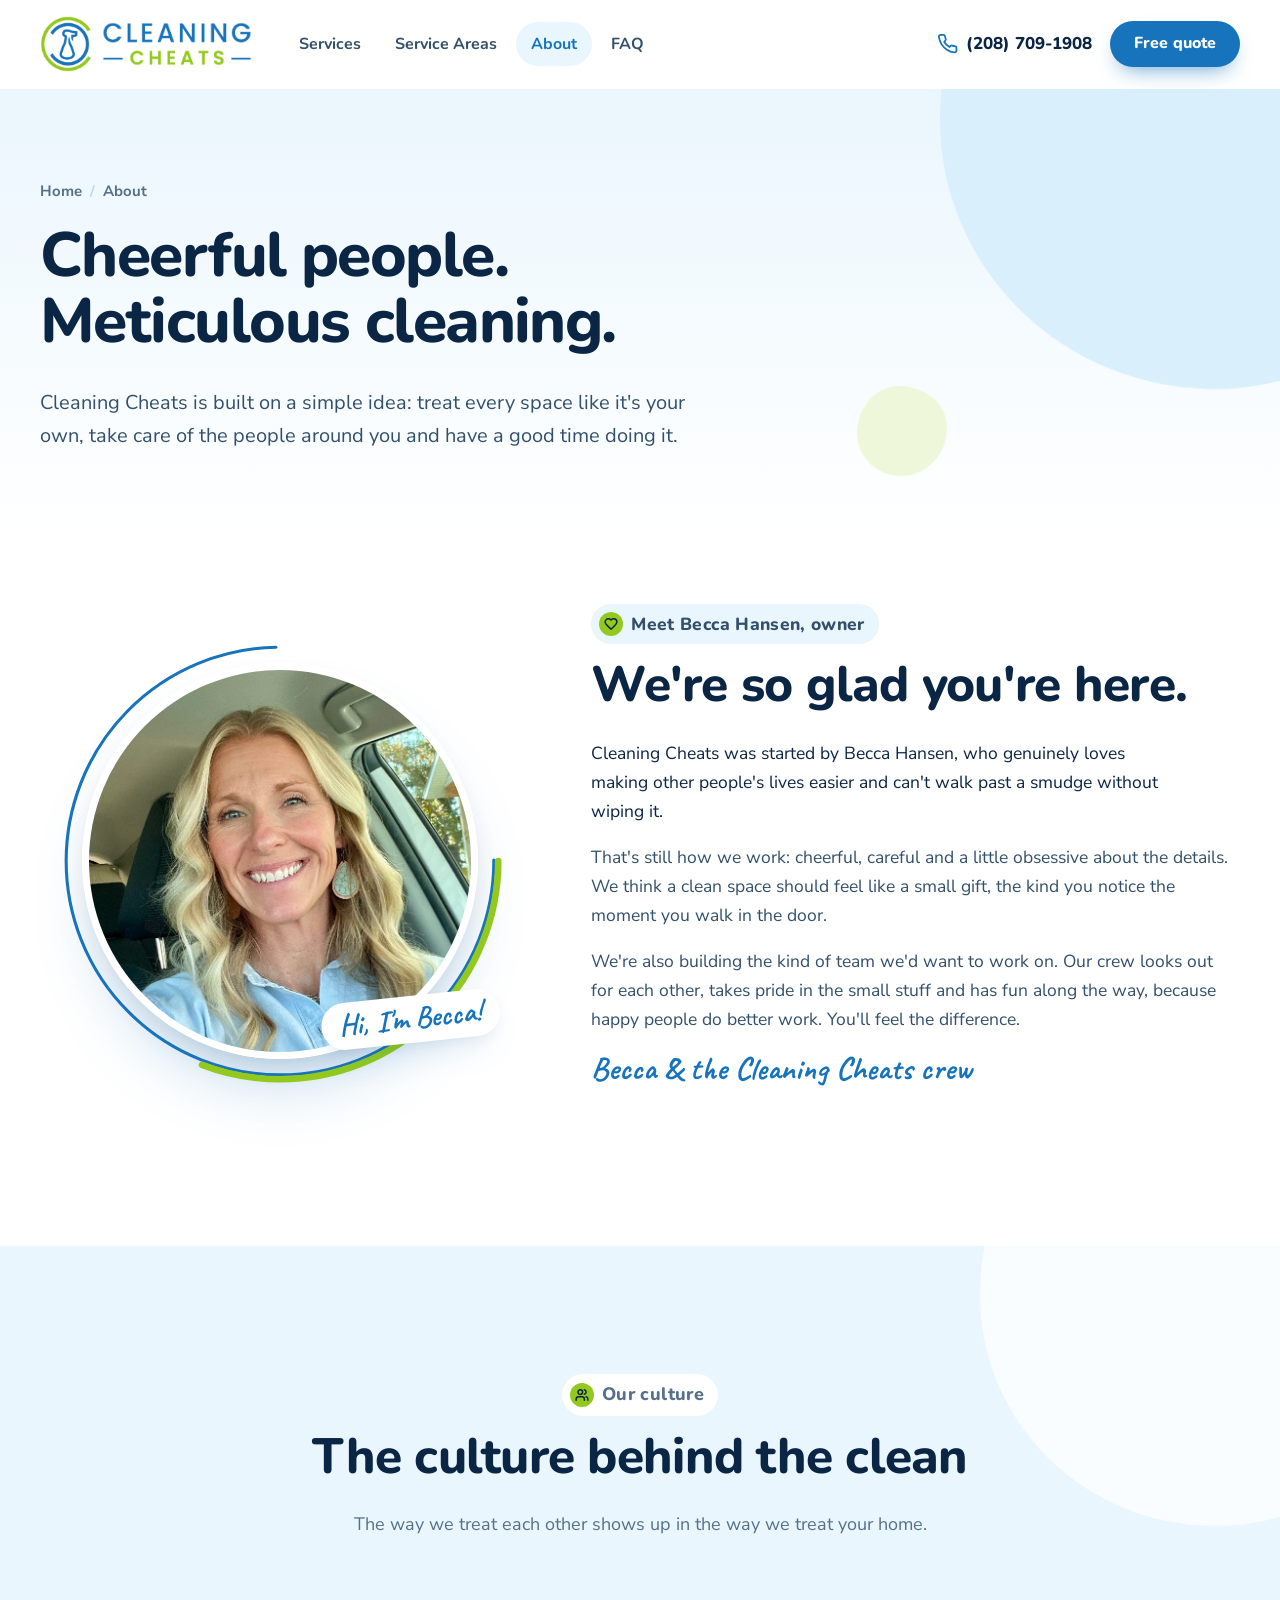
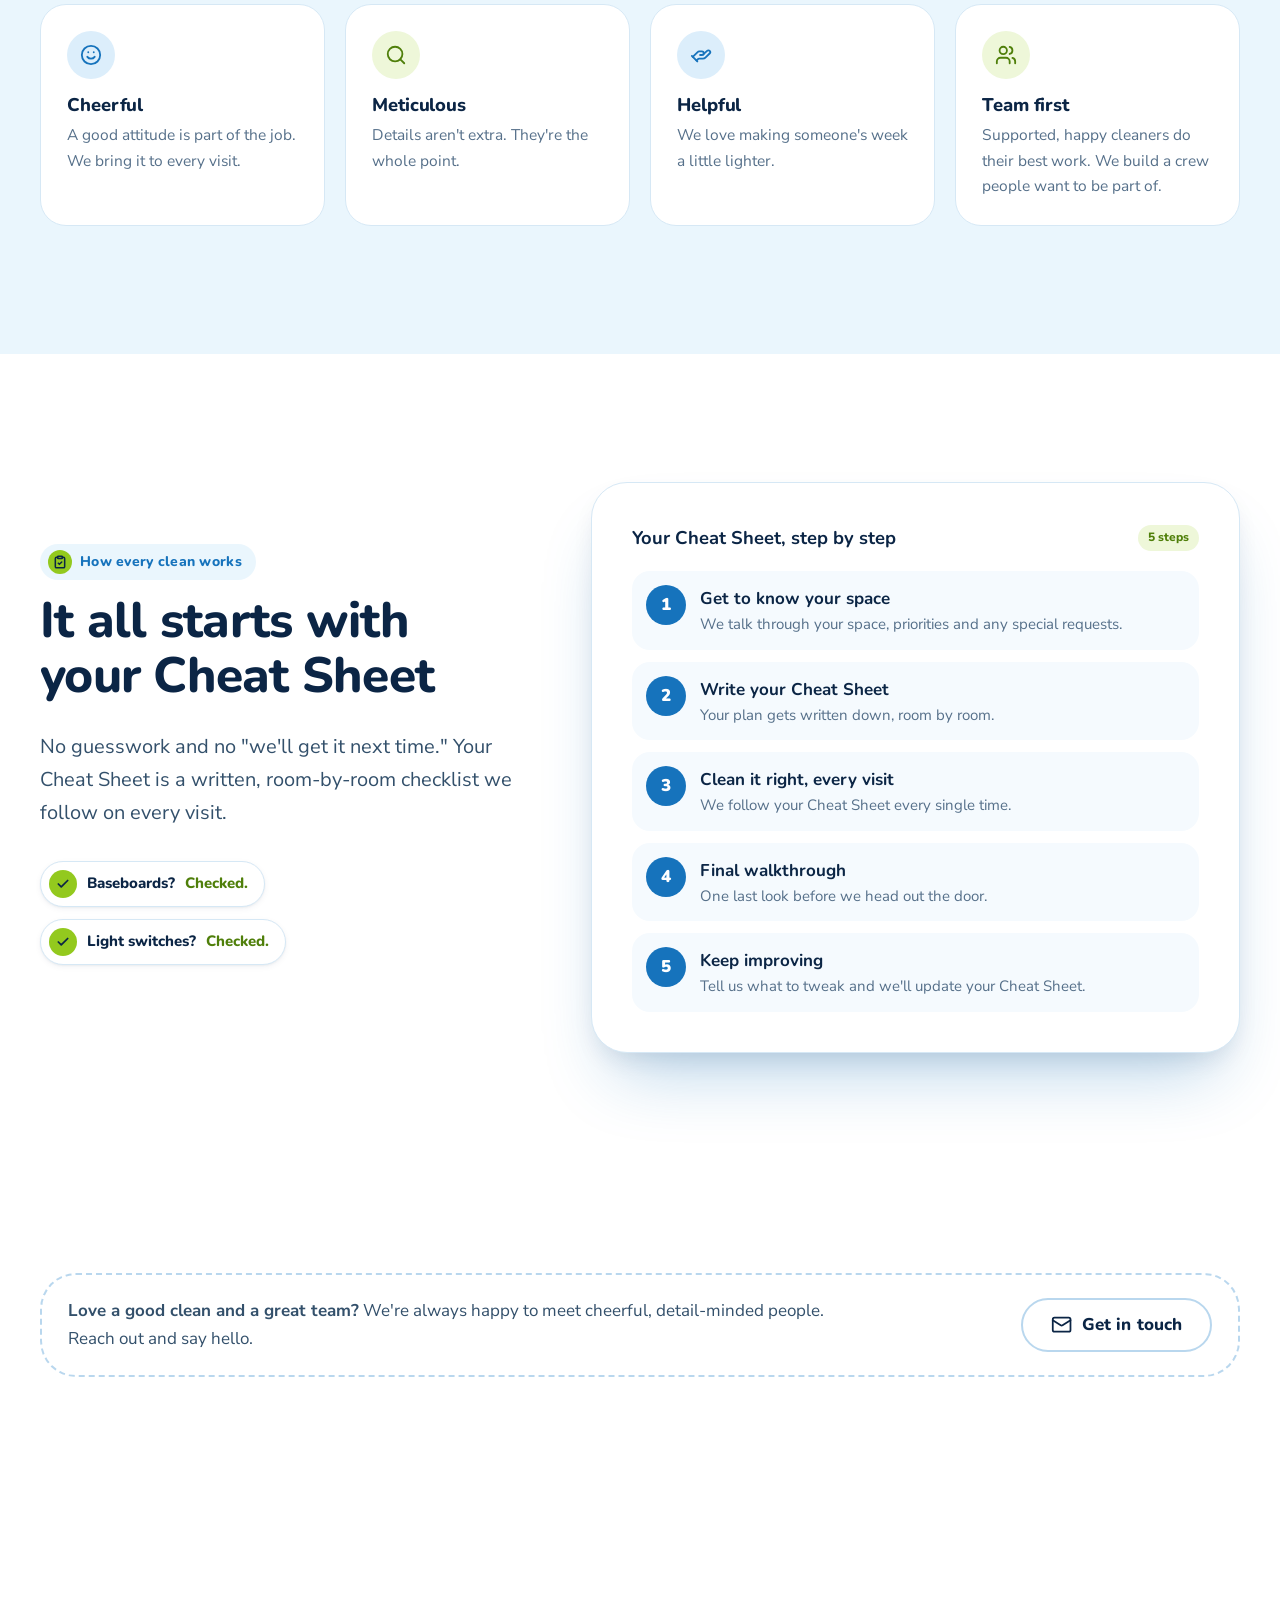
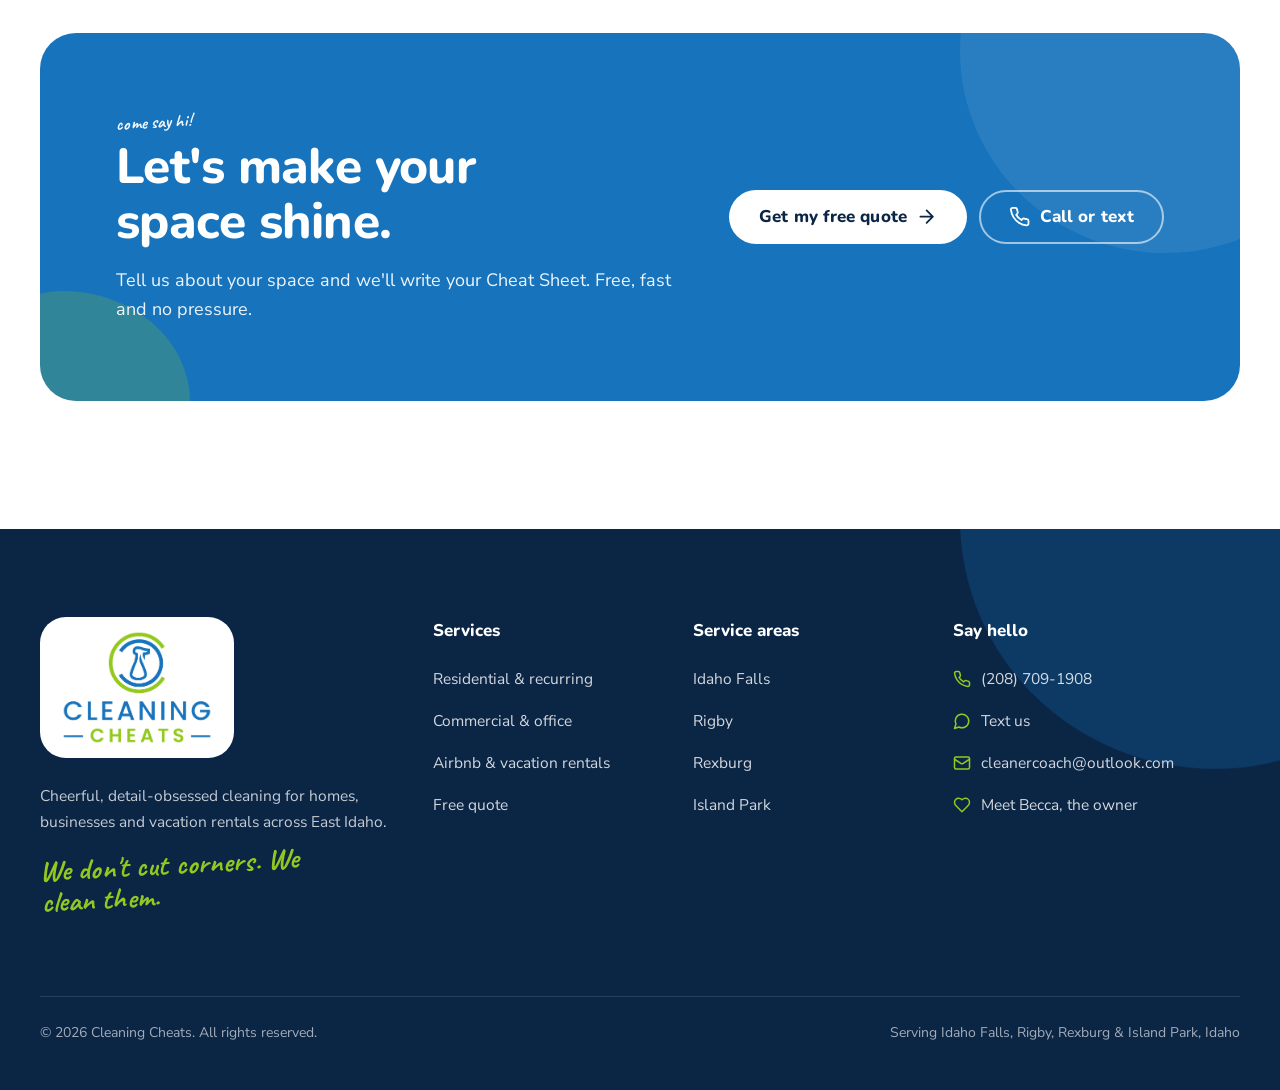
==== commit c2d3f821: "Add owner Becca Hansen to About page and site data Name in the About intro, photo alt text, handwrit" ====
--- a/about.html
+++ b/about.html
@@ -4,13 +4,13 @@
   <meta charset="utf-8">
   <meta name="viewport" content="width=device-width, initial-scale=1, viewport-fit=cover">
   <title>About Cleaning Cheats | Cheerful, Detail-Obsessed Cleaning in East Idaho</title>
-  <meta name="description" content="Meet Cleaning Cheats: a cheerful, meticulous East Idaho cleaning company built on helping others and a great team culture.">
+  <meta name="description" content="Meet Becca Hansen and Cleaning Cheats: a cheerful, meticulous East Idaho cleaning company built on helping others and a great team culture.">
   <link rel="canonical" href="https://cleaningcheats.com/about.html">
   <meta name="theme-color" content="#1673bc">
   <meta property="og:type" content="website">
   <meta property="og:site_name" content="Cleaning Cheats">
   <meta property="og:title" content="About Cleaning Cheats | Cheerful, Detail-Obsessed Cleaning in East Idaho">
-  <meta property="og:description" content="Meet Cleaning Cheats: a cheerful, meticulous East Idaho cleaning company built on helping others and a great team culture.">
+  <meta property="og:description" content="Meet Becca Hansen and Cleaning Cheats: a cheerful, meticulous East Idaho cleaning company built on helping others and a great team culture.">
   <meta property="og:url" content="https://cleaningcheats.com/about.html">
   <meta property="og:image" content="https://cleaningcheats.com/assets/img/logo-original.jpg">
   <link rel="icon" href="assets/img/logo-mark.png" type="image/png">
@@ -119,20 +119,19 @@
       <div class="container owner">
         <div class="owner-photo reveal reveal--scale">
           <div class="art-stage">
-            <!-- EDIT: add the owner's name to this alt text, e.g. "Jane Smith, owner of Cleaning Cheats" -->
-            <div class="detail-circle"><img src="assets/img/owner.webp" width="781" height="1007" alt="The owner of Cleaning Cheats, smiling" loading="lazy"></div>
+            <div class="detail-circle"><img src="assets/img/owner.webp" width="781" height="1007" alt="Becca Hansen, owner of Cleaning Cheats, smiling" loading="lazy"></div>
             <svg class="art-rings" viewBox="0 0 100 100" aria-hidden="true"><circle class="ring-blue" cx="50" cy="50" r="48.6" fill="none" stroke="#1673bc" stroke-width=".7" stroke-linecap="round" stroke-dasharray="228 77"/><circle class="ring-lime" cx="50" cy="50" r="49.6" fill="none" stroke="#93c91e" stroke-width="1.5" stroke-linecap="round" stroke-dasharray="96 216"/></svg>
           </div>
-          <p class="hand">Hi, neighbor!</p>
-        </div>
-        <!-- EDIT: Make this story yours: the owner's name, how Cleaning Cheats started, and why you love this work. -->
+          <p class="hand">Hi, I'm Becca!</p>
+        </div>
+        <!-- EDIT: Becca's own words work best here: how Cleaning Cheats started and why she loves this work. -->
         <div class="prose reveal" style="--d:1">
-          <p class="kicker"><span class="kicker-dot"><svg class="icon" aria-hidden="true"><use href="#i-heart"/></svg></span> Meet the owner</p>
+          <p class="kicker"><span class="kicker-dot"><svg class="icon" aria-hidden="true"><use href="#i-heart"/></svg></span> Meet Becca Hansen, owner</p>
           <h2 id="owner-title">We're so glad you're here.</h2>
-          <p class="lead">Cleaning Cheats started with someone who genuinely loves making other people's lives easier, and who can't walk past a smudge without wiping it.</p>
+          <p class="lead">Cleaning Cheats was started by Becca Hansen, who genuinely loves making other people's lives easier and can't walk past a smudge without wiping it.</p>
           <p>That's still how we work: cheerful, careful and a little obsessive about the details. We think a clean space should feel like a small gift, the kind you notice the moment you walk in the door.</p>
           <p>We're also building the kind of team we'd want to work on. Our crew looks out for each other, takes pride in the small stuff and has fun along the way, because happy people do better work. You'll feel the difference.</p>
-          <p class="signature">The Cleaning Cheats crew</p>
+          <p class="signature">Becca &amp; the Cleaning Cheats crew</p>
         </div>
       </div>
     </section>
@@ -237,7 +236,7 @@
             <li><a href="tel:+12087091908"><svg class="icon" aria-hidden="true"><use href="#i-phone"/></svg> (208) 709-1908</a></li>
             <li><a href="sms:+12087091908"><svg class="icon" aria-hidden="true"><use href="#i-message"/></svg> Text us</a></li>
             <li><a href="mailto:cleanercoach@outlook.com"><svg class="icon" aria-hidden="true"><use href="#i-mail"/></svg> cleanercoach@outlook.com</a></li>
-            <li><a href="about.html"><svg class="icon" aria-hidden="true"><use href="#i-heart"/></svg> Meet the owner</a></li>
+            <li><a href="about.html"><svg class="icon" aria-hidden="true"><use href="#i-heart"/></svg> Meet Becca, the owner</a></li>
           </ul>
         </div>
       </div>
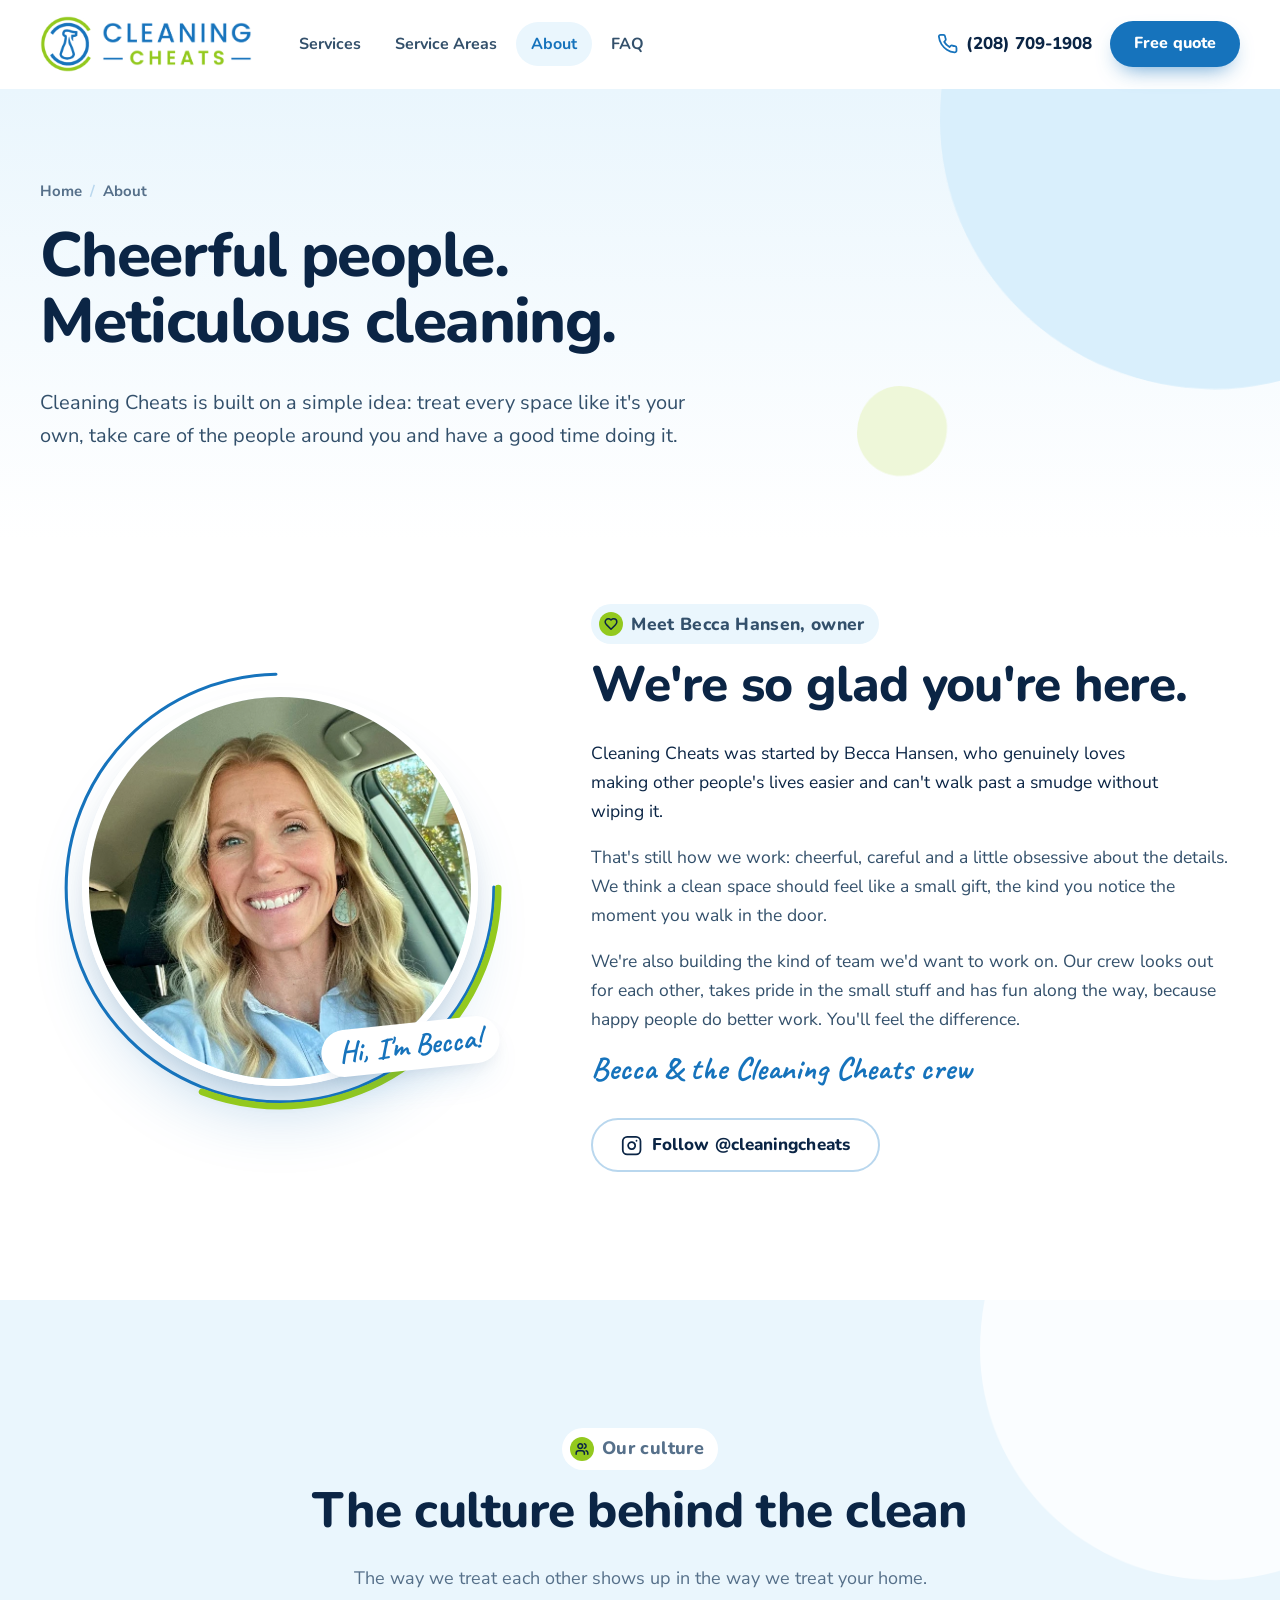
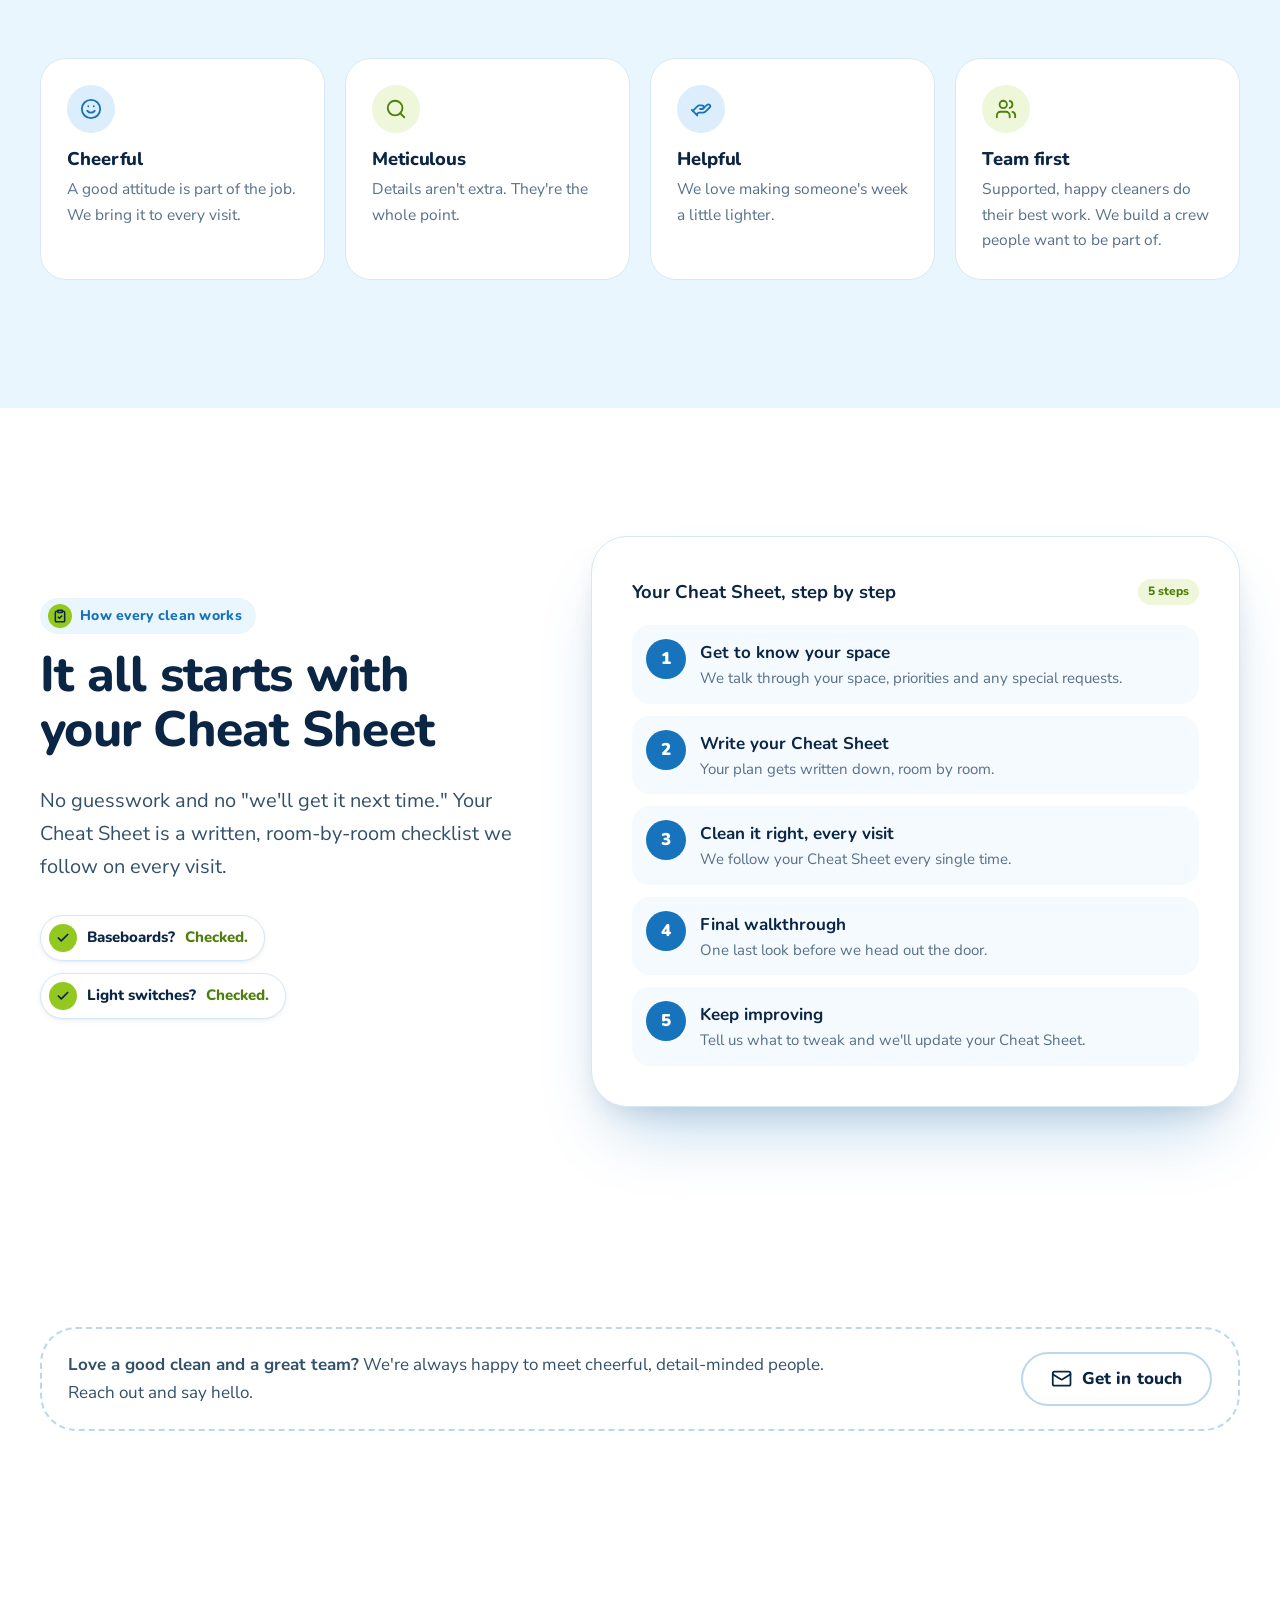
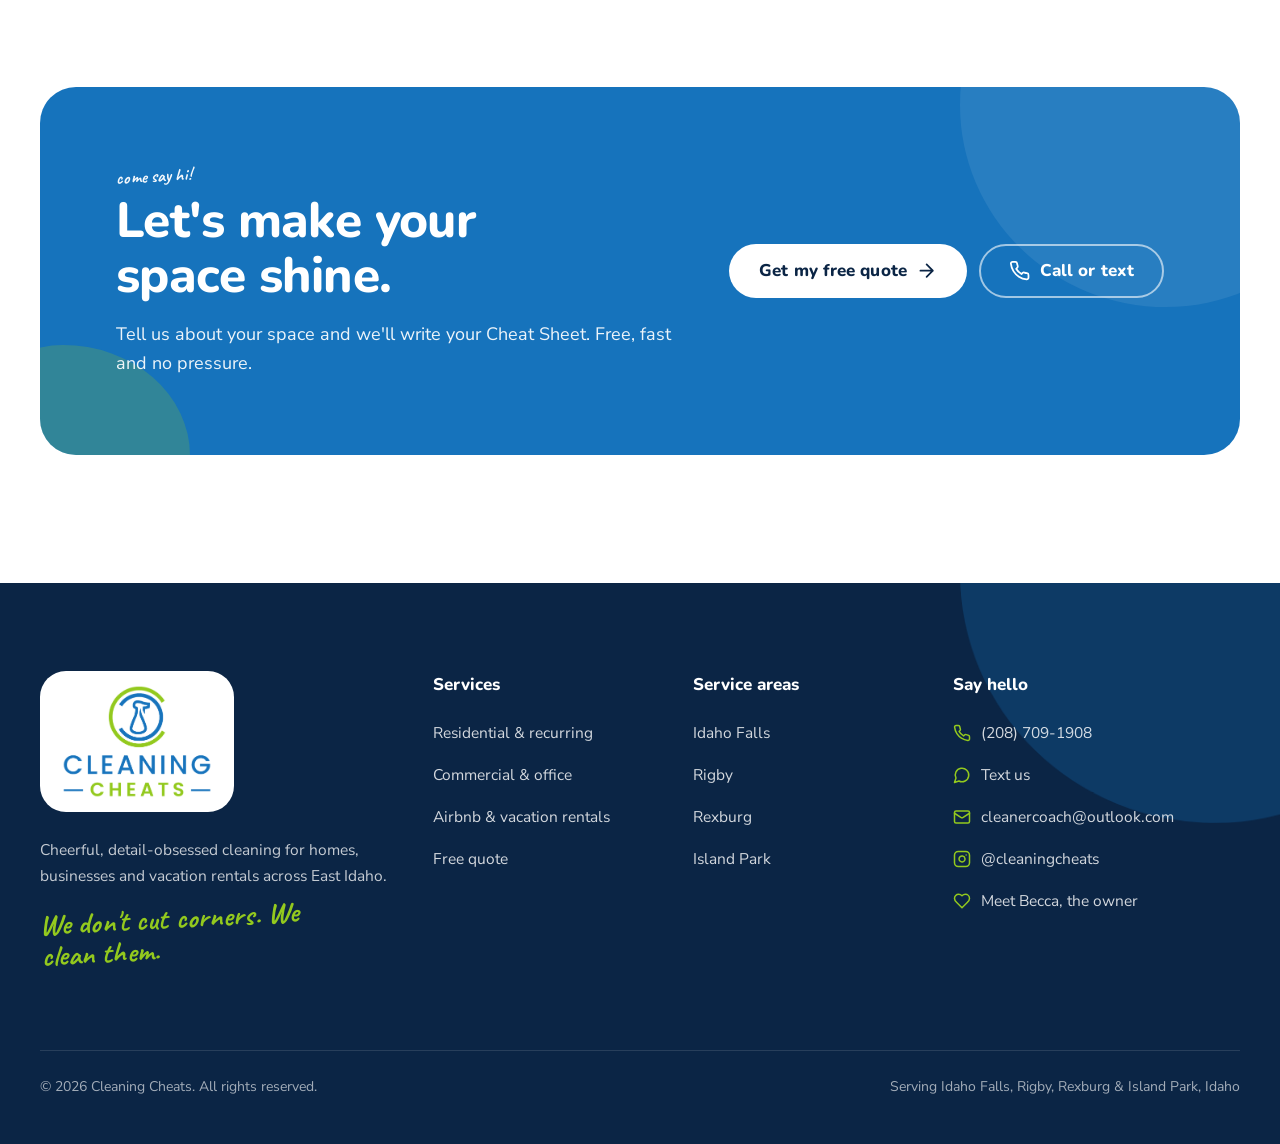
==== commit 35a2ccc8: "Add Instagram @cleaningcheats Footer and mobile menu on every page, a Follow button on the About pag" ====
--- a/about.html
+++ b/about.html
@@ -49,6 +49,7 @@
     <symbol id="i-plus" viewBox="0 0 24 24"><path d="M12 5v14M5 12h14"/></symbol>
     <symbol id="i-alert" viewBox="0 0 24 24"><circle cx="12" cy="12" r="10"/><path d="M12 8v4M12 16h.01"/></symbol>
     <symbol id="i-send" viewBox="0 0 24 24"><path d="m22 2-7 20-4-9-9-4Z"/><path d="M22 2 11 13"/></symbol>
+    <symbol id="i-instagram" viewBox="0 0 24 24"><rect width="20" height="20" x="2" y="2" rx="5"/><path d="M16 11.37A4 4 0 1 1 12.63 8 4 4 0 0 1 16 11.37z"/><path d="M17.5 6.5h.01"/></symbol>
     <symbol id="i-heart" viewBox="0 0 24 24"><path d="M19 14c1.49-1.46 3-3.21 3-5.5A5.5 5.5 0 0 0 16.5 3c-1.76 0-3 .5-4.5 2-1.5-1.5-2.74-2-4.5-2A5.5 5.5 0 0 0 2 8.5c0 2.3 1.5 4.05 3 5.5l7 7Z"/></symbol>
     <symbol id="i-star" viewBox="0 0 24 24"><path d="M12 2l3.09 6.26L22 9.27l-5 4.87 1.18 6.88L12 17.77l-6.18 3.25L7 14.14 2 9.27l6.91-1.01L12 2z"/></symbol>
     <symbol id="i-smile" viewBox="0 0 24 24"><circle cx="12" cy="12" r="10"/><path d="M8 14s1.5 2 4 2 4-2 4-2M9 9h.01M15 9h.01"/></symbol>
@@ -97,7 +98,7 @@
       <a class="btn btn-primary btn-block" href="quote.html">Get my free quote <svg class="icon icon-arrow" aria-hidden="true"><use href="#i-arrow-right"/></svg></a>
       <a class="btn btn-ghost btn-block" href="tel:+12087091908"><svg class="icon" aria-hidden="true"><use href="#i-phone"/></svg> Call or text (208) 709-1908</a>
     </div>
-    <p class="mobile-menu-meta">Serving Idaho Falls, Rigby, Rexburg &amp; Island Park<br><a href="mailto:cleanercoach@outlook.com">cleanercoach@outlook.com</a></p>
+    <p class="mobile-menu-meta">Serving Idaho Falls, Rigby, Rexburg &amp; Island Park<br><a href="mailto:cleanercoach@outlook.com">cleanercoach@outlook.com</a><br><a href="https://www.instagram.com/cleaningcheats/" target="_blank" rel="noopener">@cleaningcheats on Instagram</a></p>
     <p class="hand">We don't cut corners. We clean them.</p>
   </div>
 
@@ -132,6 +133,7 @@
           <p>That's still how we work: cheerful, careful and a little obsessive about the details. We think a clean space should feel like a small gift, the kind you notice the moment you walk in the door.</p>
           <p>We're also building the kind of team we'd want to work on. Our crew looks out for each other, takes pride in the small stuff and has fun along the way, because happy people do better work. You'll feel the difference.</p>
           <p class="signature">Becca &amp; the Cleaning Cheats crew</p>
+          <a class="btn btn-ghost" href="https://www.instagram.com/cleaningcheats/" target="_blank" rel="noopener"><svg class="icon" aria-hidden="true"><use href="#i-instagram"/></svg> Follow @cleaningcheats<span class="sr-only"> on Instagram (opens in a new tab)</span></a>
         </div>
       </div>
     </section>
@@ -236,6 +238,7 @@
             <li><a href="tel:+12087091908"><svg class="icon" aria-hidden="true"><use href="#i-phone"/></svg> (208) 709-1908</a></li>
             <li><a href="sms:+12087091908"><svg class="icon" aria-hidden="true"><use href="#i-message"/></svg> Text us</a></li>
             <li><a href="mailto:cleanercoach@outlook.com"><svg class="icon" aria-hidden="true"><use href="#i-mail"/></svg> cleanercoach@outlook.com</a></li>
+            <li><a href="https://www.instagram.com/cleaningcheats/" target="_blank" rel="noopener"><svg class="icon" aria-hidden="true"><use href="#i-instagram"/></svg> @cleaningcheats<span class="sr-only"> on Instagram (opens in a new tab)</span></a></li>
             <li><a href="about.html"><svg class="icon" aria-hidden="true"><use href="#i-heart"/></svg> Meet Becca, the owner</a></li>
           </ul>
         </div>
